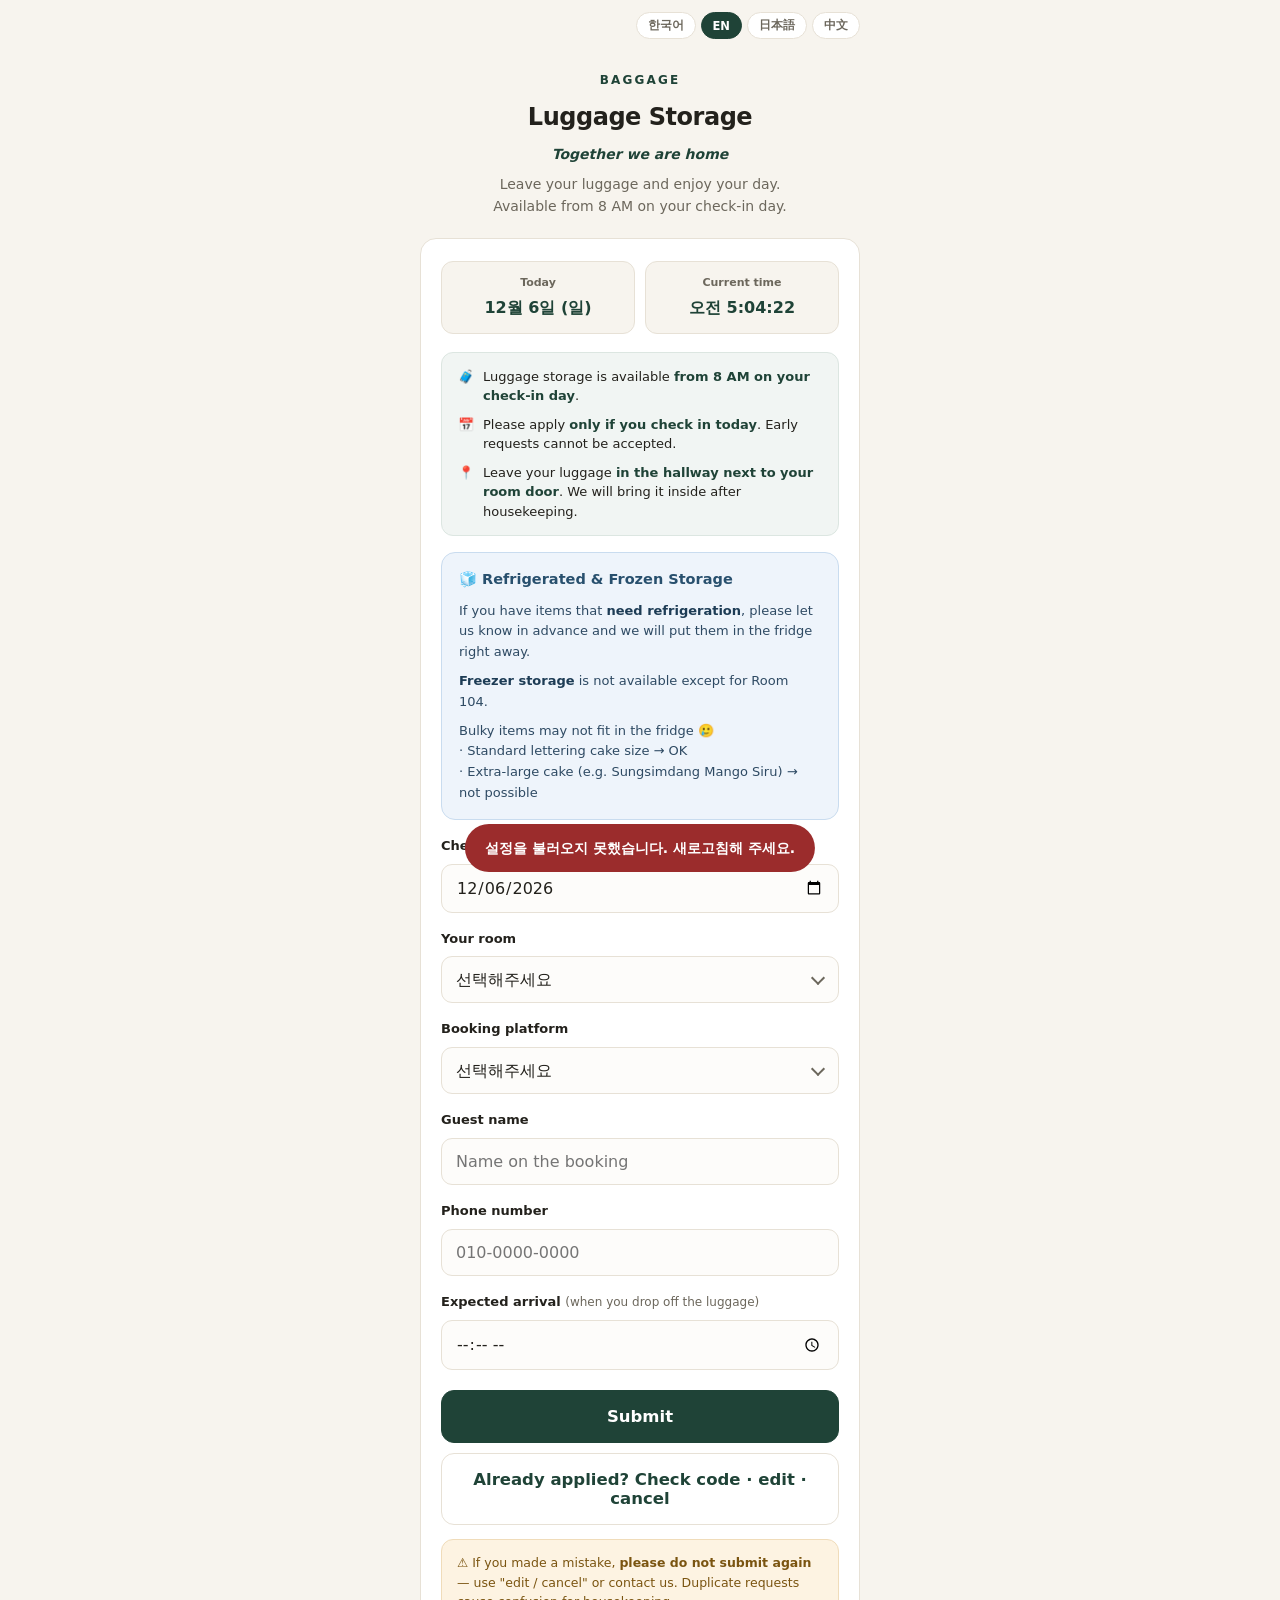
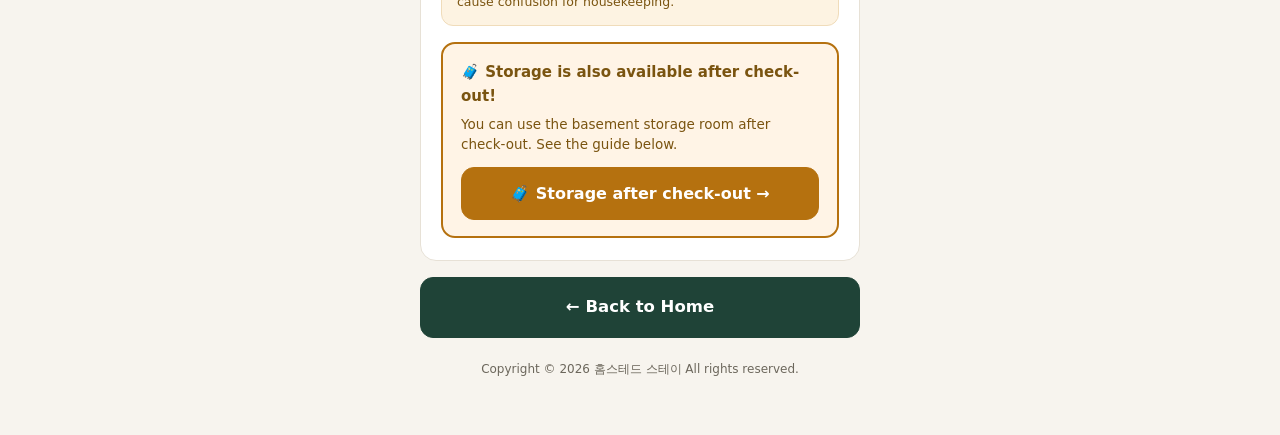
==== baggage.html @ 1f4c1514 "Rename baggage (1).html to baggage.html" ====
<!DOCTYPE html>
<html lang="ko">
<head>
<meta charset="utf-8">
<meta name="viewport" content="width=device-width, initial-scale=1, maximum-scale=1">
<title>짐 보관 · 홈스테드 스테이</title>
<link rel="stylesheet" href="app.css?v=3">
<style>
  .coldbox{background:#eef4fb; border:1px solid #c9dcef; border-radius:14px; padding:15px 17px; margin-bottom:16px}
  .coldbox .cbt{font-size:14.5px; font-weight:800; color:#28506e; margin-bottom:9px}
  .coldbox p{margin:0 0 8px; font-size:13px; color:#2e4a63; line-height:1.6; word-break:keep-all}
  .coldbox p:last-child{margin-bottom:0}
  .coldbox b{color:#1d3c55}
</style>
</head>
<body>
<div class="wrap">
  <div id="langBar"></div>
  <header>
    <img class="logo" alt="홈스테드 스테이">
    <div class="eyebrow">BAGGAGE</div>
    <h1 id="title" data-i18n="bagTitle">짐 보관</h1>
    <p class="tagline">Together we are home</p>
    <p class="lead" data-i18n="bagLead">체크인 전, 짐을 편하게 맡기고 다녀오세요.<br>체크인 당일 오전 8시부터 신청 가능합니다.</p>
  </header>

  <!-- 1단계: 신청 -->
  <div class="card" id="step1">
    <div class="nowbox">
      <div class="cell"><div class="lbl" data-i18n="today">오늘 날짜</div><div class="val" id="nowDate">-</div></div>
      <div class="cell"><div class="lbl" data-i18n="nowTime">현재 시각</div><div class="val" id="nowTime">-</div></div>
    </div>

    <div id="myInfo" style="display:none; background:#eef4f1; border:1px solid #cfe0d8; border-radius:12px; padding:14px 16px; margin-bottom:16px; text-align:center">
      <div style="font-size:12.5px; color:var(--ink-soft); font-weight:700; margin-bottom:6px">✅ 신청이 확인되었습니다 · 공용현관 비밀번호</div>
      <div id="myCode" style="font-size:30px; font-weight:800; color:var(--pine); letter-spacing:.06em">----</div>
    </div>

    <div class="guide">
      <p><span class="gi">🧳</span><span data-i18n="bagG1">짐 보관은 <b>체크인 당일 오전 8시부터</b> 신청 가능합니다.</span></p>
      <p><span class="gi">📅</span><span data-i18n="bagG2"><b>오늘 체크인하시는 분만</b> 신청해 주세요. 미리 신청 시 접수되지 않습니다.</span></p>
      <p><span class="gi">📍</span><span data-i18n="bagG3">짐을 <b>예약하신 방문 옆 복도</b>에 두시면, 객실 정비가 끝난 뒤 <b>저희가 안으로 넣어드립니다.</b></span></p>
    </div>

    <div class="coldbox">
      <div class="cbt" data-i18n="coldT">🧊 냉장 · 냉동 보관 안내</div>
      <p data-i18n="cold1"><b>냉장 보관이 필요한 물품</b>은 미리 말씀해 주시면, 짐 보관 시 바로 냉장고에 넣어드립니다.</p>
      <p data-i18n="cold2"><b>냉동 보관</b>은 104호를 제외한 객실에서는 어렵습니다.</p>
      <p data-i18n="cold3">부피가 큰 물품은 냉장 보관이 어려울 수 있습니다 🥲<br>· 일반 레터링 케이크 크기 → 가능<br>· 성심당 망고시루 케이크 크기 → 어려움</p>
    </div>

    <div class="photos" id="sampleBox1" style="display:none; margin-bottom:16px">
      <div style="font-size:12.5px; font-weight:700; color:var(--pine); margin-bottom:7px" data-i18n="sampleCap">📷 이렇게 놓아주시면 됩니다</div>
      <img id="bagSample1" alt="짐보관 예시">
    </div>

    <div id="editBanner" style="display:none; background:#fdf3e2; border:1px solid #f0dcba; color:#7a5410; border-radius:11px; padding:11px 14px; font-size:13px; font-weight:700; margin-bottom:14px">✏️ 수정 모드입니다. 내용을 바꾼 뒤 '수정 완료'를 눌러주세요.</div>

    <div class="field"><label for="checkin" data-i18n="ciDate">체크인 날짜</label><input type="date" id="checkin"></div>
    <div class="field"><label for="room" data-i18n="bagRoom">예약하신 객실</label>
      <div class="selwrap"><select id="room"><option value="">선택해주세요</option></select></div></div>
    <div class="field"><label for="platform" data-i18n="bagPlat">예약하신 플랫폼</label>
      <div class="selwrap"><select id="platform"><option value="">선택해주세요</option></select></div></div>
    <div class="field"><label for="name" data-i18n="bagName">예약자 성함</label><input type="text" id="name" data-i18n-ph="bagNamePh" placeholder="예약자 본인 성함" autocomplete="off"></div>
    <div class="field"><label for="phone" data-i18n="bagPhone">연락처</label><input type="tel" id="phone" placeholder="010-0000-0000" inputmode="numeric"></div>
    <div class="field" style="margin-bottom:20px"><label for="arrive"><span data-i18n="bagArrive">예상 도착시간</span> <span style="font-weight:400; color:var(--ink-soft); font-size:12px" data-i18n="bagArriveSub">(짐 맡기러 오는 시간)</span></label><input type="time" id="arrive"></div>

    <button class="btn btn-primary" id="reqBtn" data-i18n="bagSubmit">신청하기</button>
    <button class="btn" id="editToggle" style="margin-top:10px" data-i18n="bagLookup">이미 신청하셨나요? 비밀번호 확인 · 수정 · 취소</button>
    <button class="btn btn-danger" id="cancelReqBtn" style="display:none; margin-top:10px" data-i18n="bagCancel">🗑️ 짐보관 신청 취소</button>
    <a class="btn callbtn" href="#" style="display:none; margin-top:10px" data-i18n="bagCallHelp">📞 예약 객실을 모르시겠나요? 문의하기</a>

    <div class="warn" data-i18n="bagWarn">⚠️ 잘못 신청하셨다면 <b>다시 신청하지 마시고</b>, '수정 / 취소'로 변경하시거나 반드시 숙소로 연락 주세요. 중복 신청 시 정비에 혼선이 생깁니다.</div>
    <div style="margin-top:16px; background:#fff4e6; border:2px solid #b5710f; border-radius:14px; padding:16px 18px">
      <div style="font-size:15px; font-weight:800; color:#7a5410; margin-bottom:6px" data-i18n="lateT">🧳 퇴실 후에도 짐 보관이 가능합니다!</div>
      <p style="margin:0 0 12px; font-size:13.5px; color:#7a5410; line-height:1.55; word-break:keep-all" data-i18n="lateD">체크아웃 후에는 지하 창고를 이용하실 수 있어요. 아래 버튼에서 이용 방법을 확인해 주세요.</p>
      <button class="btn" id="lateBagBtn" style="background:#b5710f; color:#fff; border-color:#b5710f; font-size:16px" data-i18n="lateBtn">🧳 퇴실 후 짐 보관하기 →</button>
    </div>
  </div>

  <!-- 조회 -->
  <div class="card" id="lookupCard" style="display:none">
    <div class="field"><label for="lkRoom" data-i18n="bagRoom">예약하신 객실</label>
      <div class="selwrap"><select id="lkRoom"><option value="">선택해주세요</option></select></div></div>
    <div class="field" style="margin-bottom:16px"><label for="lkName" data-i18n="bagName">예약자 성함</label><input type="text" id="lkName" placeholder="신청하신 예약자 성함" autocomplete="off"></div>
    <button class="btn btn-primary" id="lkBtn" data-i18n="lkBtn">내 신청 불러오기</button>
    <button class="btn" id="lkClose" style="margin-top:10px" data-i18n="close">닫기</button>
  </div>

  <!-- 2단계: 조회 연출 -->
  <div class="card" id="step2" style="display:none">
    <div style="text-align:center; padding:34px 0">
      <div class="spinner"></div>
      <p style="margin:0; font-weight:700; color:var(--ink-soft)" data-i18n="searching">예약자를 조회하고 있습니다...</p>
    </div>
  </div>

  <!-- 3단계: 완료 -->
  <div class="card" id="step3" style="display:none">
    <div class="done" style="padding-bottom:6px">
      <div class="check">✓</div>
      <h2 data-i18n="bagDoneT">짐 보관 신청이 완료되었습니다</h2>
      <p style="margin-bottom:16px" data-i18n="bagDoneD">입력하신 번호로 <b>비밀번호와 안내</b>를 보내드렸어요 :)</p>
    </div>
    <div class="clbl" data-i18n="entryCode">공용현관 비밀번호</div>
    <div class="code" id="code">----</div>
    <div class="guide">
      <p><span class="gi">📍</span><span data-i18n="bagD1">짐은 <b>예약하신 객실 문 옆</b>, 문이 열리는 데 방해되지 않게 놓아주세요.</span></p>
      <p><span class="gi">🛋️</span><span data-i18n="bagD2">객실 정비가 끝나면 <b>저희가 안으로 옮겨</b> 드립니다.</span></p>
      <p><span class="gi">⏰</span><span data-i18n="bagD3">도착시간이 바뀌어도 <b>재신청하지 마시고</b> 그대로 짐 보관해 주세요.</span></p>
    </div>
    <div class="photos" id="sampleBox" style="display:none">
      <div style="font-size:12.5px; font-weight:700; color:var(--pine); margin-bottom:7px" data-i18n="sampleCap">📷 이렇게 놓아주시면 됩니다</div>
      <img id="bagSample" alt="짐보관 예시">
    </div>
    <a class="btn callbtn" href="#" style="display:none" data-i18n="callBtn">📞 문의사항은 여기로 전화</a>
  </div>

  <!-- 퇴실 후 짐보관 -->
  <div class="card" id="lateBag" style="display:none">
    <h2 style="font-size:19px; font-weight:800; margin:0 0 6px" data-i18n="lateTitle">🧳 퇴실 후 짐 보관 안내</h2>
    <p style="margin:0 0 16px; font-size:14.5px" data-i18n="lateSub">퇴실 후에는 <b>지하 창고</b> 이용이 가능하십니다!</p>
    <div class="guide">
      <p><span class="gi">🔐</span><span data-i18n="lateHow"><b>이용 방법</b><br>정문 옆 "STAFF ONLY" 흰색 문이 지하로 내려가는 입구예요.</span></p>
      <p><span class="gi">1️⃣</span><span><b id="lbCode">----</b> <span data-i18n="lateS1">누르고 아래로 내려가 주세요</span></span></p>
      <p><span class="gi">2️⃣</span><span data-i18n="lateS2">바닥에 스티커 붙인 자리에 짐을 놓아주세요</span></p>
      <p><span class="gi">3️⃣</span><span data-i18n="lateS3">종이에 성함과 전화번호를 적어 짐에 붙여주세요 📝</span></p>
    </div>
    <div class="photos" id="lbPhotos"></div>
    <div class="warn" style="margin-top:0" data-i18n="lateWarn">⚠️ <b>꼭 확인해 주세요</b><br>
      · 귀중품은 보관이 어려우니 꼭 소지해 주세요<br>
      · 당일 오후 6시 이후에는 보관이 어렵습니다<br>
      · 보관 시 분실 책임을 지지 않으며, 30일 뒤 폐기됩니다</div>
    <div style="margin-top:18px; padding-top:18px; border-top:1px solid var(--line)">
      <div style="font-size:14px; font-weight:800; margin-bottom:12px" data-i18n="lateForm">보관 신청하기</div>
      <div class="field"><label for="lbName" data-i18n="lateName">성함</label><input type="text" id="lbName" placeholder="성함" autocomplete="off"></div>
      <div class="field"><label for="lbPhone" data-i18n="latePhone">연락처</label><input type="tel" id="lbPhone" placeholder="010-0000-0000" inputmode="numeric"></div>
      <div class="field" style="margin-bottom:18px"><label for="lbPickup" data-i18n="latePickup">찾아가실 시간</label><input type="time" id="lbPickup"></div>
      <button class="btn btn-primary" id="lbSubmit" data-i18n="bagSubmit">신청하기</button>
      <button class="btn" id="lbClose" style="margin-top:10px" data-i18n="close">닫기</button>
    </div>
    <p style="margin:16px 0 0; font-size:13px; color:var(--ink-soft); text-align:center">편안한 하루 보내세요 🌿</p>
  </div>

  <div class="card done" id="lateBagDone" style="display:none">
    <div class="check">✓</div>
    <h2 data-i18n="lateDoneT">보관 신청이 접수되었습니다</h2>
    <p data-i18n="lateDoneD">지하 창고 안내대로 짐을 놓아주시면 됩니다.<br>편안한 하루 보내세요 🌿</p>
  </div>

  <a class="btn btn-primary" href="index.html" style="margin-top:6px" data-i18n="home">← 처음으로</a>
  <footer id="footer">Copyright &copy; 2026 홈스테드 스테이 All rights reserved.</footer>
</div>

<div class="toast" id="toast"></div>
<script src="app.js?v=3"></script>
<script src="i18n.js?v=3"></script>
<script>
  var bagEdit=false, origRoom='', origName='';
  startClock('nowDate','nowTime');
  document.getElementById('checkin').value = todayISO();

  function show(step){ ['step1','step2','step3'].forEach(function(s){ document.getElementById(s).style.display = (s===step)?'block':'none'; }); }

  loadConfig(function(c){
    if(c.placeName) document.getElementById('title').textContent = c.placeName + ' 짐 보관';
    fillSelect('room', c.rooms); fillSelect('lkRoom', c.rooms); fillSelect('platform', c.platforms);
    var bs=String(c.bagSampleUrl||'').trim();
    if(bs && bs.indexOf('http')===0){
      [['bagSample','sampleBox'],['bagSample1','sampleBox1']].forEach(function(pair){
        var img=document.getElementById(pair[0]), box=document.getElementById(pair[1]);
        if(!img||!box) return;
        img.onerror=function(){ box.style.display='none'; };
        img.src=bs; box.style.display='block';
      });
    }
    if(c.storageCode) document.getElementById('lbCode').textContent=c.storageCode;
    var lb=document.getElementById('lbPhotos');
    [c.lateBagUrl, c.lateBagUrl2].forEach(function(u){
      if(!u || u.indexOf('http')!==0) return;
      var im=document.createElement('img'); im.src=u; im.alt='퇴실 후 짐보관'; lb.appendChild(im);
    });
  });

  function collect(){
    return { checkin:document.getElementById('checkin').value, room:document.getElementById('room').value,
      platform:document.getElementById('platform').value, name:document.getElementById('name').value,
      phone:document.getElementById('phone').value, arrive:document.getElementById('arrive').value };
  }

  function setBagEdit(on){
    bagEdit=on;
    document.getElementById('editBanner').style.display=on?'block':'none';
    document.getElementById('reqBtn').textContent=on?'수정 완료':'신청하기';
    document.getElementById('editToggle').style.display=on?'none':'flex';
    document.getElementById('cancelReqBtn').style.display=on?'flex':'none';
    if(!on){ origRoom=''; origName=''; document.getElementById('myInfo').style.display='none'; }
  }

  document.getElementById('editToggle').addEventListener('click', function(){
    var lc=document.getElementById('lookupCard');
    lc.style.display='block';
    window.scrollTo({top:lc.offsetTop-20, behavior:'smooth'});
  });
  document.getElementById('lkClose').addEventListener('click', function(){ document.getElementById('lookupCard').style.display='none'; });

  document.getElementById('lkBtn').addEventListener('click', function(){
    var room=document.getElementById('lkRoom').value, name=document.getElementById('lkName').value;
    if(!room){ toast('예약하신 객실을 선택해주세요.'); return; }
    if(!name || name.trim().length<2){ toast('예약자 성함을 입력해주세요.'); return; }
    var b=this; b.disabled=true; b.textContent='불러오는 중...';
    api('findBaggage', { room:room, name:name }).then(function(res){
      b.disabled=false; b.textContent='내 신청 불러오기';
      if(!res || !res.ok){ toast((res&&res.msg)||'조회 실패'); return; }
      if(!res.found){ toast(res.msg||'신청 내역을 찾을 수 없어요.'); return; }
      var d=res.data;
      document.getElementById('room').value=d.room;
      document.getElementById('platform').value=d.platform;
      document.getElementById('name').value=d.name;
      document.getElementById('phone').value=d.phone||'';
      document.getElementById('arrive').value=d.arrive||'';
      origRoom=d.room; origName=d.name;
      setBagEdit(true);
      document.getElementById('lookupCard').style.display='none';
      if(res.code){ document.getElementById('myCode').textContent=res.code; document.getElementById('myInfo').style.display='block'; }
      window.scrollTo({top:0, behavior:'smooth'});
      toast('신청이 확인되었어요. 비밀번호와 정보를 확인하세요.', 1);
    }).catch(function(){ b.disabled=false; b.textContent='내 신청 불러오기'; toast('통신 오류가 발생했어요.'); });
  });

  document.getElementById('cancelReqBtn').addEventListener('click', function(){
    if(!confirm('짐보관 신청을 취소하시겠어요?')) return;
    var b=this; b.disabled=true; b.textContent='취소 중...';
    api('cancelBaggage', { room:origRoom, name:origName }).then(function(res){
      b.disabled=false; b.textContent='🗑️ 짐보관 신청 취소';
      if(res && res.ok){ toast('✅ '+res.msg, 1); setBagEdit(false);
        document.getElementById('room').value=''; document.getElementById('platform').value=''; document.getElementById('name').value=''; document.getElementById('phone').value='';
      } else toast((res&&res.msg)||'취소 실패');
    }).catch(function(){ b.disabled=false; b.textContent='🗑️ 짐보관 신청 취소'; toast('통신 오류가 발생했어요.'); });
  });

  document.getElementById('reqBtn').addEventListener('click', function(){
    var d=collect();
    if(!d.checkin){ toast('체크인 날짜를 선택해주세요.'); return; }
    if(!d.room){ toast('예약하신 객실을 선택해주세요.'); return; }
    if(!d.platform){ toast('예약 플랫폼을 선택해주세요.'); return; }
    if(!d.name || d.name.trim().length<2){ toast('예약자 성함을 입력해주세요.'); return; }
    if(!d.phone || d.phone.replace(/[^0-9]/g,'').length<10){ toast('연락처를 정확히 입력해주세요.'); return; }

    if(bagEdit){
      d.origRoom=origRoom; d.origName=origName;
      var rb=this; rb.disabled=true; rb.textContent='수정 중...';
      api('updateBaggage', d).then(function(res){
        rb.disabled=false;
        if(res && res.ok){ setBagEdit(false); toast('✅ '+res.msg, 1); }
        else { rb.textContent='수정 완료'; toast((res&&res.msg)||'수정 실패'); }
      }).catch(function(){ rb.disabled=false; rb.textContent='수정 완료'; toast('통신 오류가 발생했어요.'); });
      return;
    }

    var nowH=new Date().getHours();
    if(d.checkin !== todayISO() || nowH < 8){ toast('짐보관은 체크인 당일 오전 8시 이후에 신청해 주세요.'); return; }

    show('step2');
    api('requestBaggage', d).then(function(res){
      if(res && res.ok){
        setTimeout(function(){
          document.getElementById('code').textContent = res.code || '관리자 문의';
          show('step3');
          window.scrollTo({top:0, behavior:'smooth'});
        }, 2200);
      } else if(res && res.dup){
        show('step1'); toast(res.msg);
        var lc=document.getElementById('lookupCard');
        lc.style.display='block';
        document.getElementById('lkRoom').value=d.room;
        if(d.name) document.getElementById('lkName').value=d.name;
        setTimeout(function(){ window.scrollTo({top:lc.offsetTop-20, behavior:'smooth'}); }, 300);
      } else { show('step1'); toast((res&&res.msg)||'신청에 실패했어요.'); }
    }).catch(function(){ show('step1'); toast('통신 오류가 발생했어요.'); });
  });

  // 퇴실 후 짐보관
  document.getElementById('lateBagBtn').addEventListener('click', function(){
    document.getElementById('step1').style.display='none';
    document.getElementById('lookupCard').style.display='none';
    document.getElementById('lateBag').style.display='block';
    window.scrollTo({top:0, behavior:'smooth'});
  });
  document.getElementById('lbClose').addEventListener('click', function(){
    document.getElementById('lateBag').style.display='none';
    document.getElementById('step1').style.display='block';
    window.scrollTo({top:0, behavior:'smooth'});
  });
  document.getElementById('lbSubmit').addEventListener('click', function(){
    var d={ name:document.getElementById('lbName').value, phone:document.getElementById('lbPhone').value, pickup:document.getElementById('lbPickup').value };
    if(!d.name || d.name.trim().length<2){ toast('성함을 입력해 주세요.'); return; }
    if(!d.phone || d.phone.replace(/[^0-9]/g,'').length<10){ toast('연락처를 정확히 입력해 주세요.'); return; }
    if(!d.pickup){ toast('찾아가실 시간을 입력해 주세요.'); return; }
    var b=this; b.disabled=true; b.textContent='신청 중...';
    api('requestLateBaggage', d).then(function(res){
      b.disabled=false; b.textContent='신청하기';
      if(res && res.ok){
        document.getElementById('lateBag').style.display='none';
        document.getElementById('lateBagDone').style.display='block';
        window.scrollTo({top:0, behavior:'smooth'});
      } else toast((res&&res.msg)||'신청에 실패했어요.');
    }).catch(function(){ b.disabled=false; b.textContent='신청하기'; toast('통신 오류가 발생했어요.'); });
  });
</script>
</body>
</html>
---- app.css ----
:root{
  --pine:#1f4337; --pine-soft:#2c5a49; --paper:#f7f4ee; --card:#ffffff;
  --ink:#23211c; --ink-soft:#6c675c; --line:#e7e1d6; --amber:#b5710f; --radius:16px;
}
*{box-sizing:border-box;-webkit-tap-highlight-color:transparent}
html,body{margin:0}
body{font-family:-apple-system,BlinkMacSystemFont,'Apple SD Gothic Neo','Malgun Gothic',system-ui,sans-serif;
  background:var(--paper); color:var(--ink); line-height:1.6; font-size:16px; padding:0 16px 56px;}
.wrap{max-width:440px; margin:0 auto}
header{padding:32px 4px 20px; text-align:center}
header img.logo{max-width:180px; height:auto; margin:0 auto 16px; display:none}
.eyebrow{font-size:12px; letter-spacing:.18em; color:var(--pine); font-weight:700}
h1{font-size:24px; font-weight:800; margin:8px 0 6px; letter-spacing:-.02em}
.tagline{font-style:italic; color:var(--pine); font-weight:700; font-size:14px; margin:0 0 8px}
header p.lead{margin:0; color:var(--ink-soft); font-size:14px; line-height:1.6}
.card{background:var(--card); border:1px solid var(--line); border-radius:var(--radius); padding:22px 20px; margin-bottom:16px}
label{display:block; font-size:13px; font-weight:700; margin:0 0 7px; color:var(--ink)}
.field{margin-bottom:16px}
input,select,textarea{width:100%; padding:13px 14px; font-size:16px; font-family:inherit; border:1px solid var(--line); border-radius:11px; background:#fdfcfa; color:var(--ink); appearance:none; -webkit-appearance:none}
textarea{min-height:88px; resize:vertical; line-height:1.5}
input:focus,select:focus,textarea:focus{outline:none; border-color:var(--pine); box-shadow:0 0 0 3px rgba(31,67,55,.12)}
.selwrap{position:relative}
.selwrap::after{content:''; position:absolute; right:16px; top:50%; width:8px; height:8px; border-right:2px solid var(--ink-soft); border-bottom:2px solid var(--ink-soft); transform:translateY(-70%) rotate(45deg); pointer-events:none}
.btn{display:flex; align-items:center; justify-content:center; width:100%; padding:16px; font-size:16.5px; font-weight:800; font-family:inherit; border-radius:13px; cursor:pointer; border:1px solid var(--line); background:transparent; color:var(--pine); text-decoration:none}
.btn-primary{background:var(--pine); color:#fff; border-color:var(--pine)}
.btn-primary:active{background:var(--pine-soft)}
.btn-danger{color:#9b2c2c; border-color:#e6c9c9}
.btn:disabled{opacity:.5}
.guide{background:#f1f5f3; border:1px solid #dce6e1; border-radius:12px; padding:14px 16px; margin-bottom:16px}
.guide p{display:flex; gap:9px; margin:0 0 9px; font-size:13px; color:var(--ink); line-height:1.5; word-break:keep-all}
.guide p:last-child{margin-bottom:0}
.guide .gi{flex:none}
.guide b{color:var(--pine)}
.warn{background:#fdf3e2; border:1px solid #f0dcba; color:#7a5410; border-radius:12px; padding:13px 15px; font-size:12.5px; line-height:1.55; margin-top:14px; word-break:keep-all}
.nowbox{display:flex; gap:10px; margin-bottom:18px}
.nowbox .cell{flex:1; background:var(--paper); border:1px solid var(--line); border-radius:12px; padding:12px; text-align:center}
.nowbox .lbl{font-size:11px; color:var(--ink-soft); font-weight:700; margin-bottom:4px}
.nowbox .val{font-size:16px; font-weight:800; color:var(--pine)}
.photos img{width:100%; border-radius:12px; border:1px solid var(--line); display:block; margin-bottom:12px}
.done{text-align:center; padding:14px 8px}
.done .check{width:68px; height:68px; border-radius:50%; background:var(--pine); color:#fff; font-size:36px; display:flex; align-items:center; justify-content:center; margin:0 auto 16px}
.done h2{font-size:20px; font-weight:800; margin:0 0 8px}
.done p{color:var(--ink-soft); font-size:14px; margin:0; line-height:1.6}
.code{font-size:38px; font-weight:800; color:var(--pine); letter-spacing:.08em; background:var(--paper); border:2px dashed #c9d3ce; border-radius:14px; padding:18px; text-align:center; margin-bottom:16px}
.clbl{font-size:13px; color:var(--ink-soft); font-weight:700; text-align:center; margin-bottom:8px}
.spinner{width:42px; height:42px; border:4px solid var(--line); border-top-color:var(--pine); border-radius:50%; margin:0 auto 18px; animation:spin .8s linear infinite}
@keyframes spin{to{transform:rotate(360deg)}}
.toast{position:fixed; left:50%; bottom:28px; transform:translateX(-50%) translateY(20px); background:#9b2c2c; color:#fff; padding:13px 20px; border-radius:30px; font-size:14px; font-weight:600; opacity:0; transition:.25s; pointer-events:none; z-index:60; max-width:88%}
.toast.show{opacity:1; transform:translateX(-50%) translateY(0)}
.toast.ok{background:var(--pine)}
.modal-bg{position:fixed; inset:0; background:rgba(20,18,14,.5); display:none; align-items:flex-end; justify-content:center; z-index:50}
.modal-bg.show{display:flex}
.modal{background:var(--card); width:100%; max-width:440px; border-radius:20px 20px 0 0; padding:24px 22px 26px}
.modal h3{margin:0 0 12px; font-size:18px; font-weight:800}
.modal p{margin:0 0 20px; font-size:14.5px; line-height:1.6}
.modal-btns{display:flex; gap:10px}
.modal-btns .btn{flex:1; padding:15px; font-size:16px}
.row{display:flex; gap:10px}
.grow{flex:1; min-width:0}
.homelink{display:flex; align-items:center; justify-content:center; padding:14px; margin-top:6px; border:1px dashed #c9d3ce; border-radius:13px; text-decoration:none; color:var(--pine); font-weight:700; font-size:15px}
footer{text-align:center; margin-top:22px; font-size:12px; color:var(--ink-soft)}

/* 카카오 문의 버튼 */
.kakao{display:flex; align-items:center; justify-content:center; gap:8px; width:100%; padding:16px;
  background:#FEE500; color:#3C1E1E; border:none; border-radius:13px; font-size:16.5px; font-weight:800;
  font-family:inherit; text-decoration:none; cursor:pointer}
.kakao:active{background:#f2da00}
/* 강조 보조 버튼 */
.btn-amber{background:#fff4e6; color:#7a5410; border:2px solid #b5710f; font-weight:800}
.btn-amber:active{background:#fdecd4}
/* 옵션 메뉴 카드 */
.optmenu{display:flex; align-items:center; gap:14px; background:var(--card); border:1px solid var(--line);
  border-radius:14px; padding:16px 18px; margin-bottom:10px; cursor:pointer; width:100%; text-align:left;
  font-family:inherit; color:var(--ink)}
.optmenu.sel{border-color:var(--pine); border-width:2px; background:#f3f7f5}
.optmenu .oe{width:44px; height:44px; flex:none; border-radius:12px; background:var(--paper); border:1px solid var(--line);
  display:flex; align-items:center; justify-content:center; font-size:22px}
.optmenu .ot{font-size:15.5px; font-weight:800}
.optmenu .od{font-size:12.5px; color:var(--ink-soft); margin-top:2px}
.copybox{background:var(--paper); border:1px dashed #c9d3ce; border-radius:12px; padding:14px 16px;
  font-size:14px; line-height:1.7; white-space:pre-wrap; word-break:keep-all; margin-bottom:12px}

/* BEST 강조 메뉴 */
.optmenu.best{position:relative; border:2px solid #b5710f; background:linear-gradient(180deg,#fffaf2 0%,#fff 100%); padding-top:20px}
.optmenu.best.sel{border-color:#9b2c2c; background:#fff6f0}
.besttag{position:absolute; top:-10px; left:16px; background:#9b2c2c; color:#fff; font-size:11px; font-weight:800;
  letter-spacing:.08em; padding:3px 10px; border-radius:20px}

/* 언어 선택 */
#langBar{display:flex; gap:5px; justify-content:flex-end; padding:12px 0 0}
.langbtn{background:#fff; border:1px solid var(--line); color:var(--ink-soft); border-radius:20px;
  padding:5px 11px; font-size:11.5px; font-weight:700; font-family:inherit; cursor:pointer}
.langbtn.on{background:var(--pine); color:#fff; border-color:var(--pine)}
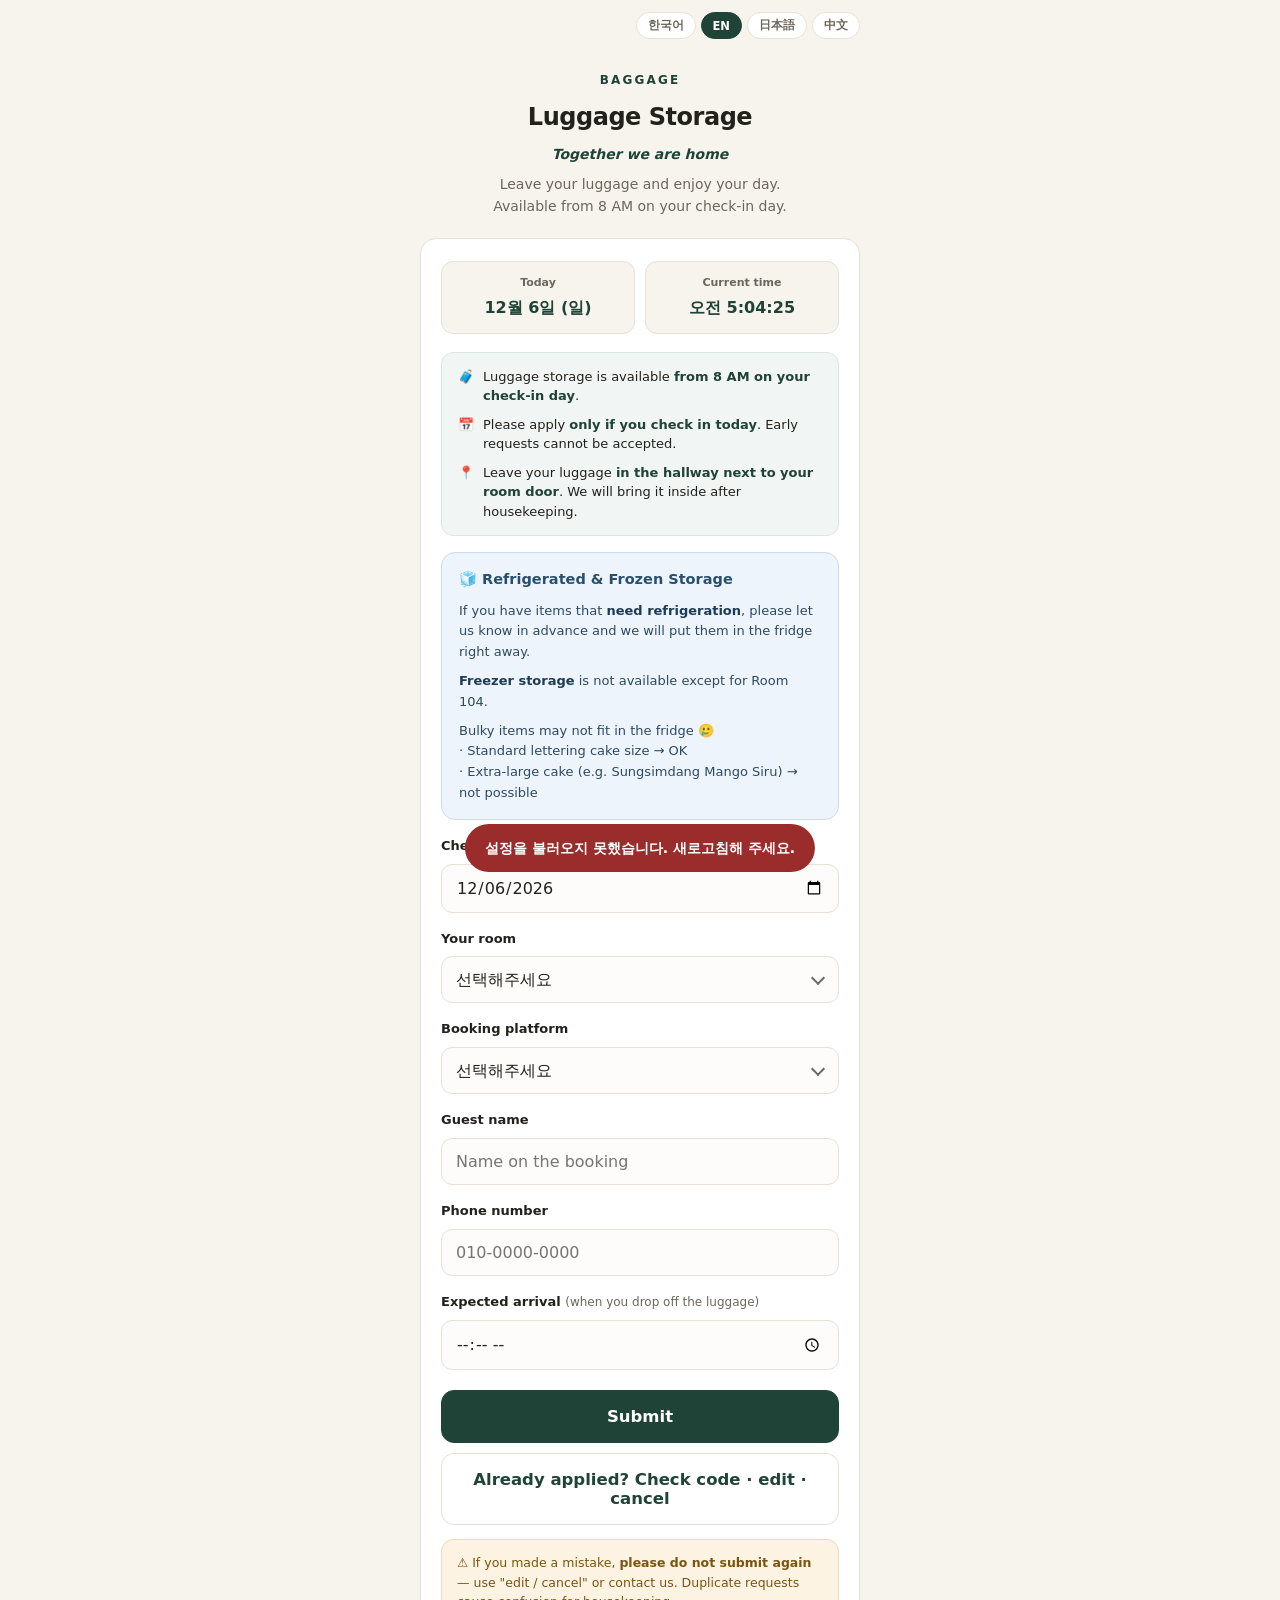
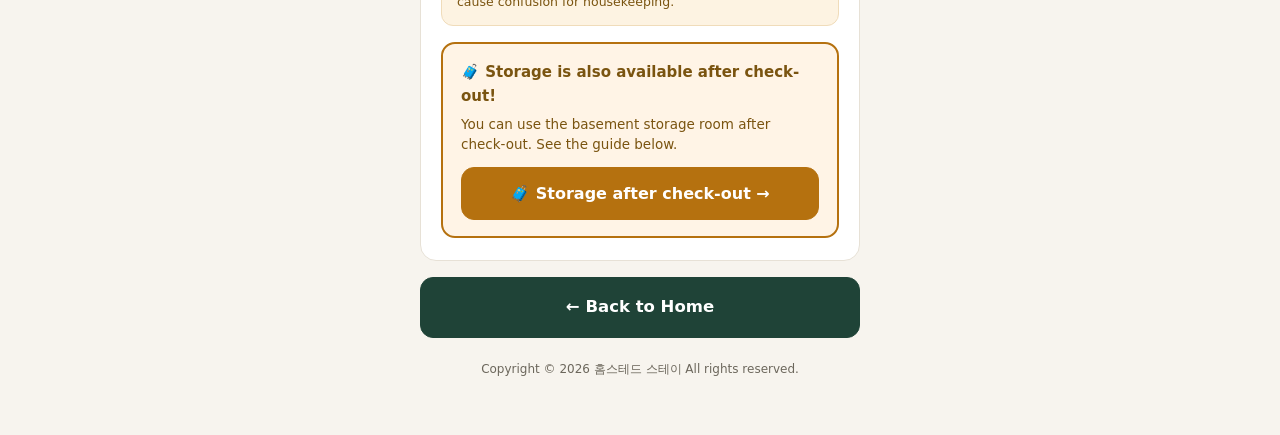
==== commit 04725d1b: "Add files via upload" ====
--- a/baggage.html
+++ b/baggage.html
@@ -122,7 +122,7 @@
     <p style="margin:0 0 16px; font-size:14.5px" data-i18n="lateSub">퇴실 후에는 <b>지하 창고</b> 이용이 가능하십니다!</p>
     <div class="guide">
       <p><span class="gi">🔐</span><span data-i18n="lateHow"><b>이용 방법</b><br>정문 옆 "STAFF ONLY" 흰색 문이 지하로 내려가는 입구예요.</span></p>
-      <p><span class="gi">1️⃣</span><span><b id="lbCode">----</b> <span data-i18n="lateS1">누르고 아래로 내려가 주세요</span></span></p>
+      <p><span class="gi">1️⃣</span><span data-i18n="lateS1n">신청을 완료하시면 <b>지하 창고 비밀번호</b>를 안내해 드립니다.</span></p>
       <p><span class="gi">2️⃣</span><span data-i18n="lateS2">바닥에 스티커 붙인 자리에 짐을 놓아주세요</span></p>
       <p><span class="gi">3️⃣</span><span data-i18n="lateS3">종이에 성함과 전화번호를 적어 짐에 붙여주세요 📝</span></p>
     </div>
@@ -142,10 +142,19 @@
     <p style="margin:16px 0 0; font-size:13px; color:var(--ink-soft); text-align:center">편안한 하루 보내세요 🌿</p>
   </div>
 
-  <div class="card done" id="lateBagDone" style="display:none">
-    <div class="check">✓</div>
-    <h2 data-i18n="lateDoneT">보관 신청이 접수되었습니다</h2>
-    <p data-i18n="lateDoneD">지하 창고 안내대로 짐을 놓아주시면 됩니다.<br>편안한 하루 보내세요 🌿</p>
+  <div class="card" id="lateBagDone" style="display:none">
+    <div class="done" style="padding-bottom:6px">
+      <div class="check">✓</div>
+      <h2 data-i18n="lateDoneT">보관 신청이 접수되었습니다</h2>
+      <p style="margin-bottom:16px" data-i18n="lateDoneD">지하 창고 안내대로 짐을 놓아주시면 됩니다.<br>편안한 하루 보내세요 🌿</p>
+    </div>
+    <div class="clbl" data-i18n="storageCodeLbl">지하 창고 비밀번호</div>
+    <div class="code" id="lbDoneCode">----</div>
+    <div class="guide">
+      <p><span class="gi">🔐</span><span data-i18n="lateHow2">정문 옆 "STAFF ONLY" 흰색 문에서 위 번호를 누르고 지하로 내려가 주세요.</span></p>
+      <p><span class="gi">📦</span><span data-i18n="lateS2">바닥에 스티커 붙인 자리에 짐을 놓아주세요</span></p>
+      <p><span class="gi">📝</span><span data-i18n="lateS3">종이에 성함과 전화번호를 적어 짐에 붙여주세요 📝</span></p>
+    </div>
   </div>
 
   <a class="btn btn-primary" href="index.html" style="margin-top:6px" data-i18n="home">← 처음으로</a>
@@ -174,7 +183,6 @@
         img.src=bs; box.style.display='block';
       });
     }
-    if(c.storageCode) document.getElementById('lbCode').textContent=c.storageCode;
     var lb=document.getElementById('lbPhotos');
     [c.lateBagUrl, c.lateBagUrl2].forEach(function(u){
       if(!u || u.indexOf('http')!==0) return;
@@ -301,6 +309,7 @@
     api('requestLateBaggage', d).then(function(res){
       b.disabled=false; b.textContent='신청하기';
       if(res && res.ok){
+        document.getElementById('lbDoneCode').textContent = res.code || '관리자 문의';
         document.getElementById('lateBag').style.display='none';
         document.getElementById('lateBagDone').style.display='block';
         window.scrollTo({top:0, behavior:'smooth'});
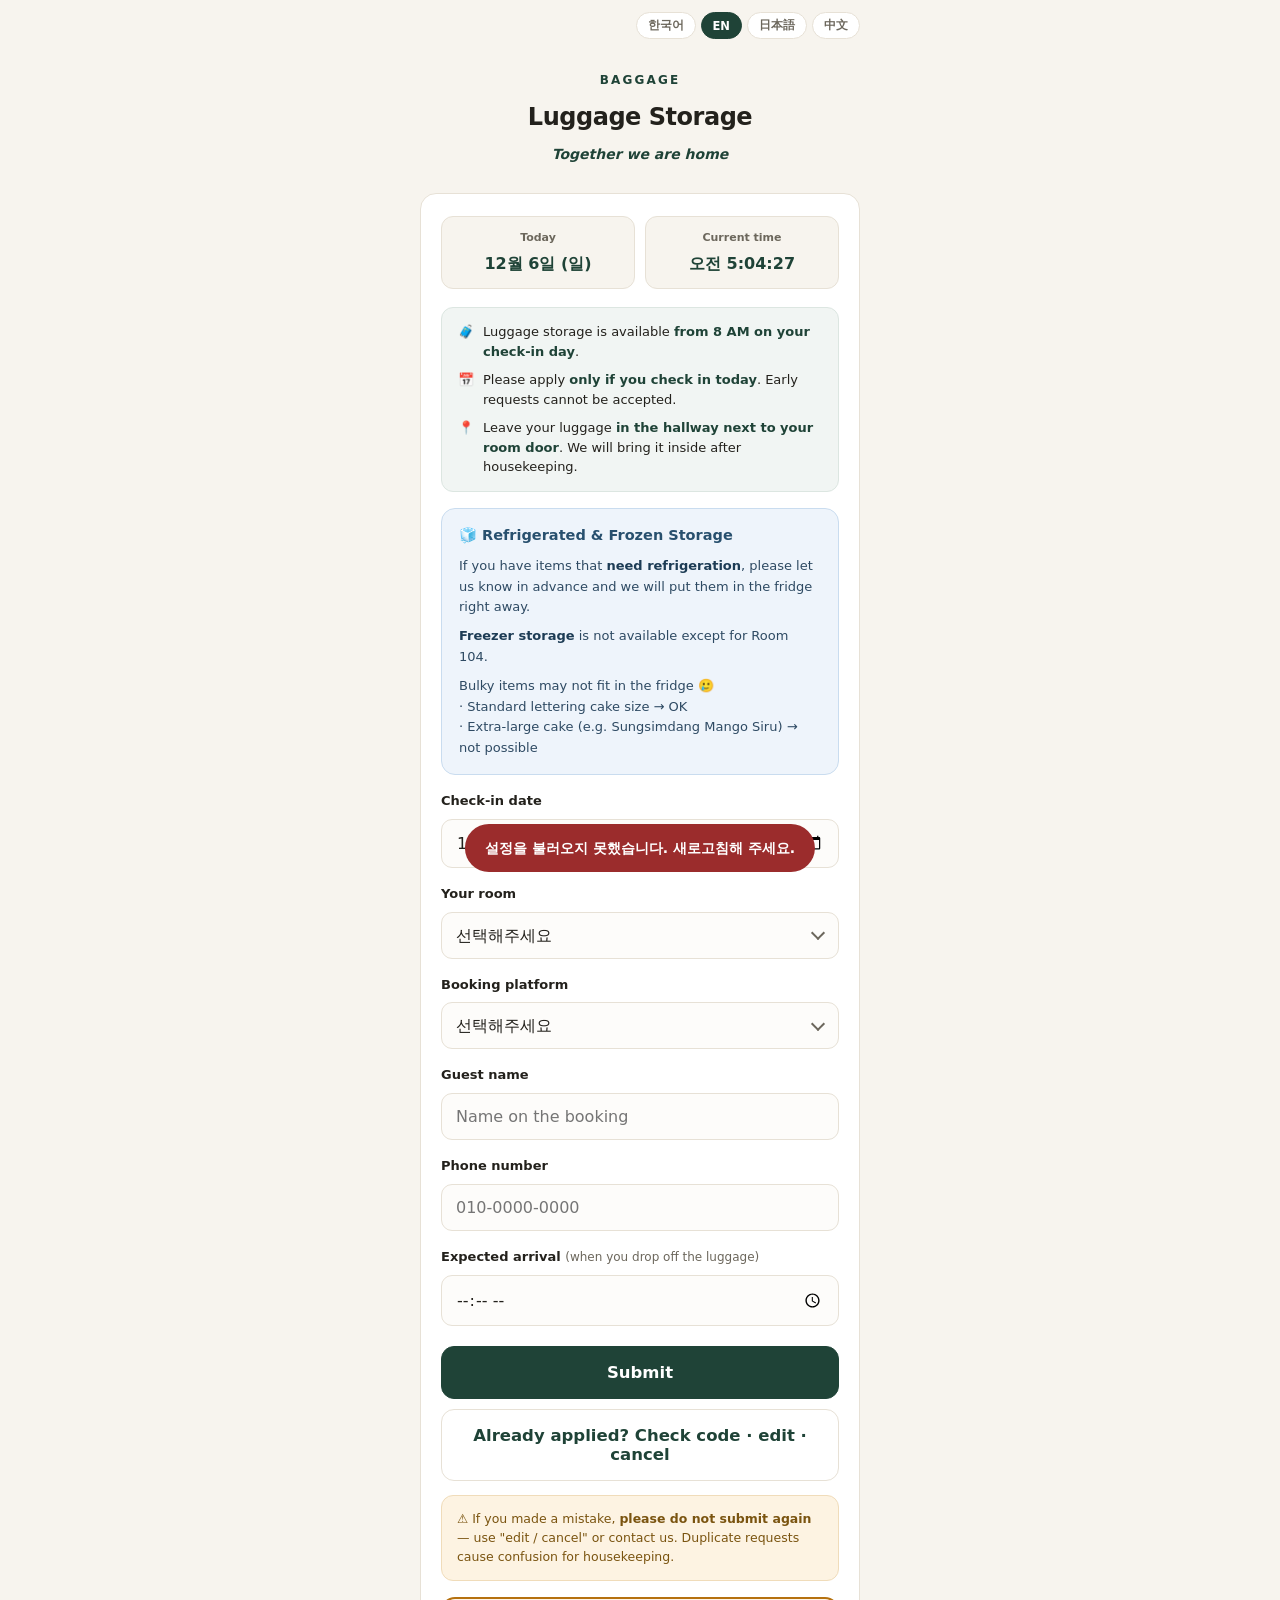
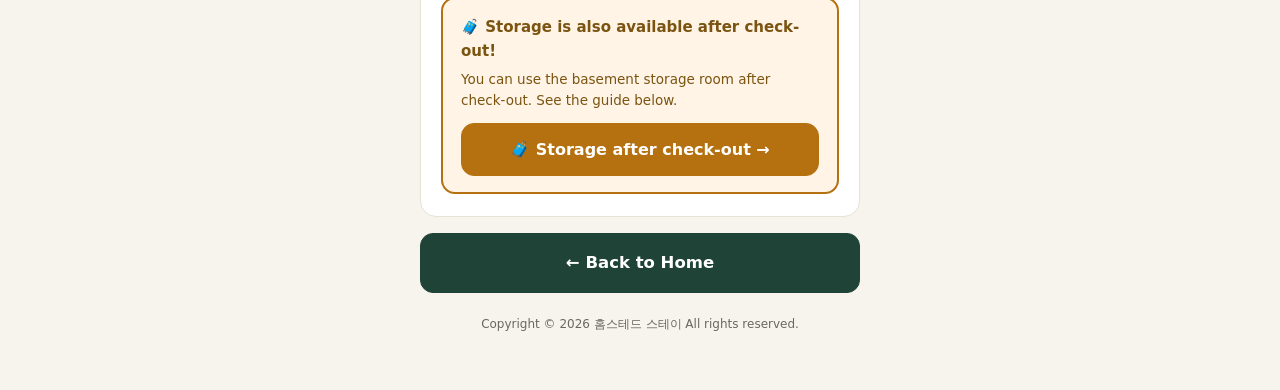
==== commit de790367: "Add files via upload" ====
--- a/baggage.html
+++ b/baggage.html
@@ -21,7 +21,6 @@
     <div class="eyebrow">BAGGAGE</div>
     <h1 id="title" data-i18n="bagTitle">짐 보관</h1>
     <p class="tagline">Together we are home</p>
-    <p class="lead" data-i18n="bagLead">체크인 전, 짐을 편하게 맡기고 다녀오세요.<br>체크인 당일 오전 8시부터 신청 가능합니다.</p>
   </header>
 
   <!-- 1단계: 신청 -->
@@ -124,7 +123,7 @@
       <p><span class="gi">🔐</span><span data-i18n="lateHow"><b>이용 방법</b><br>정문 옆 "STAFF ONLY" 흰색 문이 지하로 내려가는 입구예요.</span></p>
       <p><span class="gi">1️⃣</span><span data-i18n="lateS1n">신청을 완료하시면 <b>지하 창고 비밀번호</b>를 안내해 드립니다.</span></p>
       <p><span class="gi">2️⃣</span><span data-i18n="lateS2">바닥에 스티커 붙인 자리에 짐을 놓아주세요</span></p>
-      <p><span class="gi">3️⃣</span><span data-i18n="lateS3">종이에 성함과 전화번호를 적어 짐에 붙여주세요 📝</span></p>
+      <p><span class="gi">3️⃣</span><span data-i18n="lateS3">종이에 성함과 전화번호를 적어 짐에 붙여주세요</span></p>
     </div>
     <div class="photos" id="lbPhotos"></div>
     <div class="warn" style="margin-top:0" data-i18n="lateWarn">⚠️ <b>꼭 확인해 주세요</b><br>
@@ -153,7 +152,8 @@
     <div class="guide">
       <p><span class="gi">🔐</span><span data-i18n="lateHow2">정문 옆 "STAFF ONLY" 흰색 문에서 위 번호를 누르고 지하로 내려가 주세요.</span></p>
       <p><span class="gi">📦</span><span data-i18n="lateS2">바닥에 스티커 붙인 자리에 짐을 놓아주세요</span></p>
-      <p><span class="gi">📝</span><span data-i18n="lateS3">종이에 성함과 전화번호를 적어 짐에 붙여주세요 📝</span></p>
+      <p><span class="gi">📝</span><span data-i18n="lateS3">종이에 성함과 전화번호를 적어 짐에 붙여주세요</span></p>
+      <p><span class="gi">⏰</span><span data-i18n="pickupBy"><b>당일 오후 6시 전까지</b> 반드시 찾아가 주세요.</span></p>
     </div>
   </div>
 
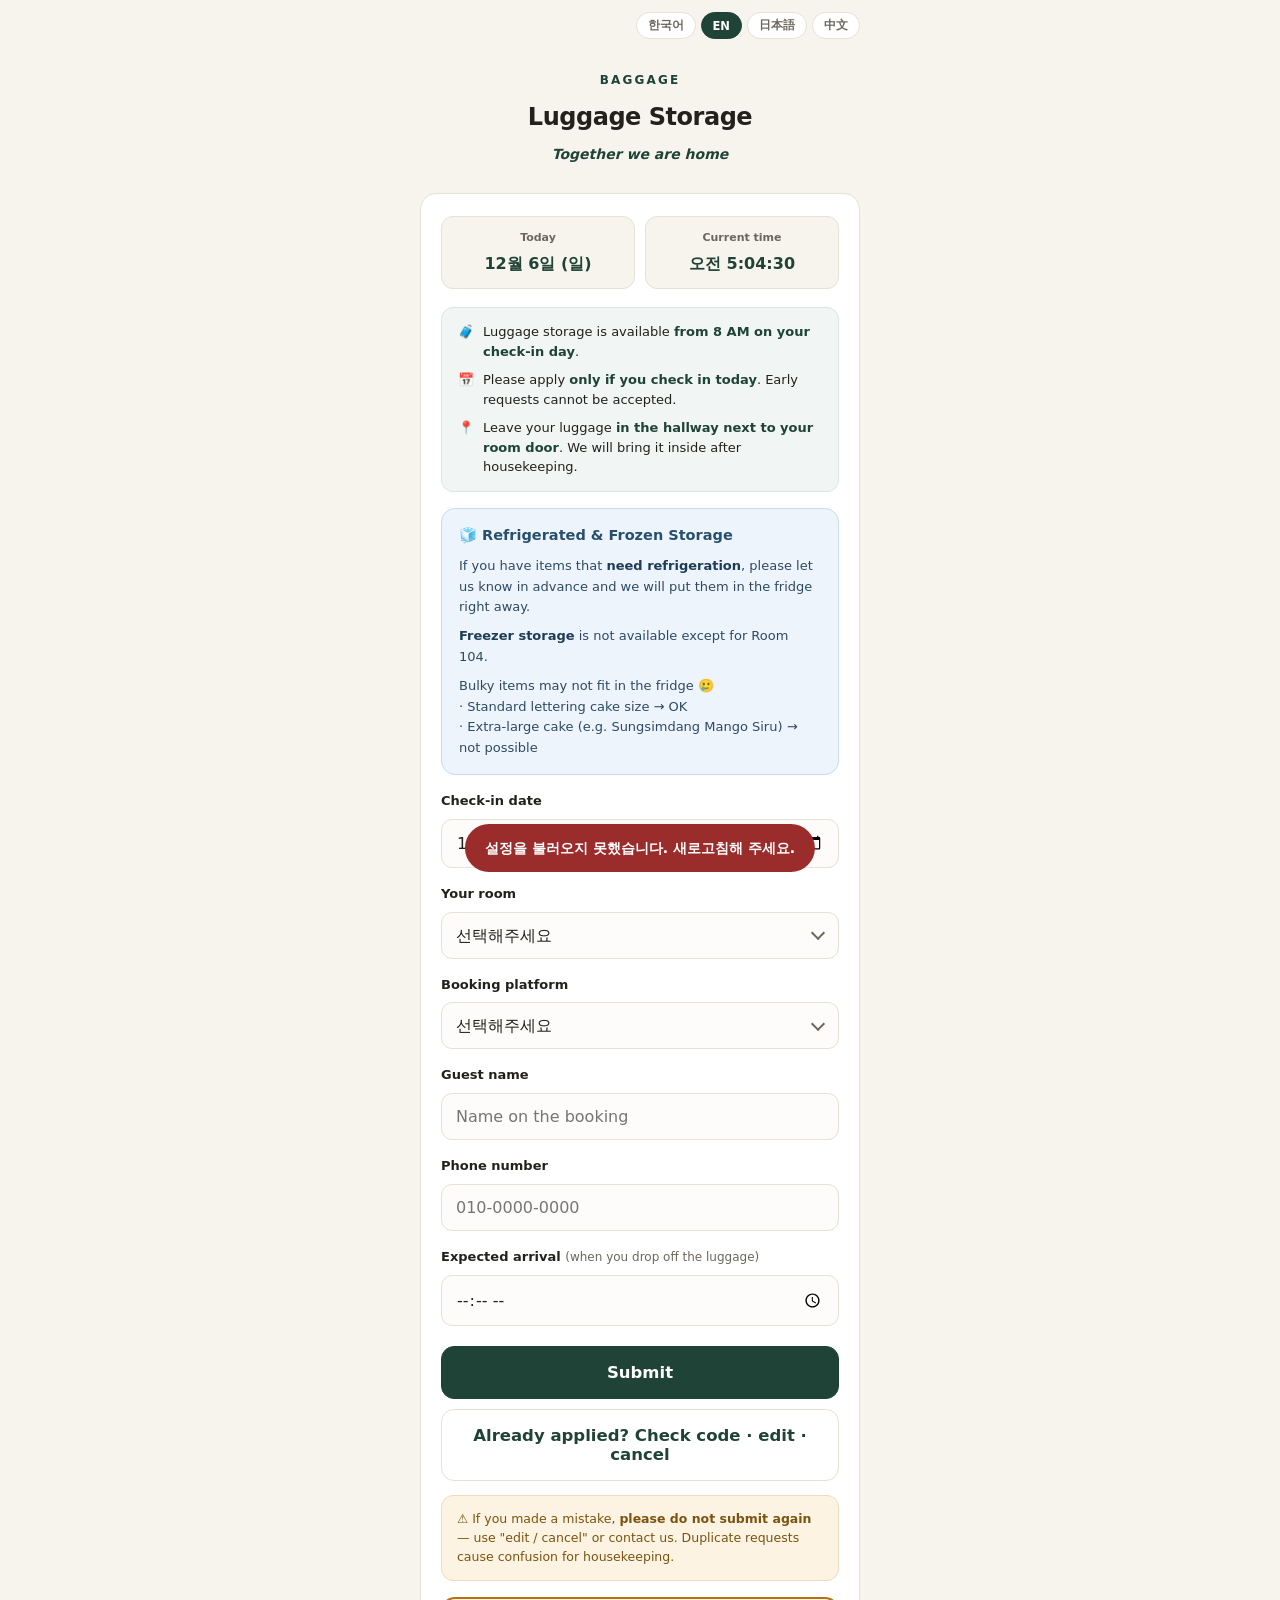
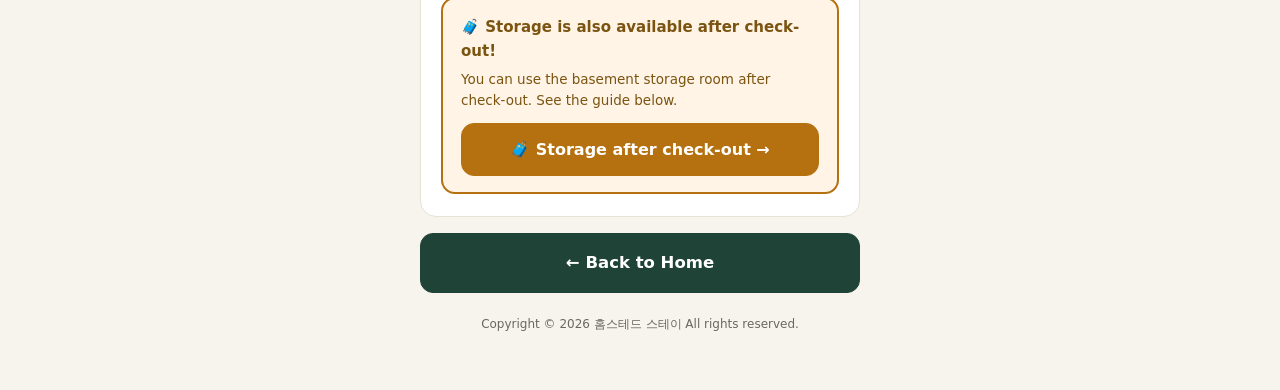
==== commit 0eef1971: "Add files via upload" ====
--- a/baggage.html
+++ b/baggage.html
@@ -132,6 +132,8 @@
       · 보관 시 분실 책임을 지지 않으며, 30일 뒤 폐기됩니다</div>
     <div style="margin-top:18px; padding-top:18px; border-top:1px solid var(--line)">
       <div style="font-size:14px; font-weight:800; margin-bottom:12px" data-i18n="lateForm">보관 신청하기</div>
+      <div class="field"><label for="lbRoom" data-i18n="lateRoom">이용하셨던 객실</label>
+        <div class="selwrap"><select id="lbRoom"><option value="" data-i18n="selectPlease">선택해주세요</option></select></div></div>
       <div class="field"><label for="lbName" data-i18n="lateName">성함</label><input type="text" id="lbName" placeholder="성함" autocomplete="off"></div>
       <div class="field"><label for="lbPhone" data-i18n="latePhone">연락처</label><input type="tel" id="lbPhone" placeholder="010-0000-0000" inputmode="numeric"></div>
       <div class="field" style="margin-bottom:18px"><label for="lbPickup" data-i18n="latePickup">찾아가실 시간</label><input type="time" id="lbPickup"></div>
@@ -173,7 +175,7 @@
 
   loadConfig(function(c){
     if(c.placeName) document.getElementById('title').textContent = c.placeName + ' 짐 보관';
-    fillSelect('room', c.rooms); fillSelect('lkRoom', c.rooms); fillSelect('platform', c.platforms);
+    fillSelect('room', c.rooms); fillSelect('lkRoom', c.rooms); fillSelect('lbRoom', c.rooms); fillSelect('platform', c.platforms);
     var bs=String(c.bagSampleUrl||'').trim();
     if(bs && bs.indexOf('http')===0){
       [['bagSample','sampleBox'],['bagSample1','sampleBox1']].forEach(function(pair){
@@ -301,7 +303,8 @@
     window.scrollTo({top:0, behavior:'smooth'});
   });
   document.getElementById('lbSubmit').addEventListener('click', function(){
-    var d={ name:document.getElementById('lbName').value, phone:document.getElementById('lbPhone').value, pickup:document.getElementById('lbPickup').value };
+    var d={ room:document.getElementById('lbRoom').value, name:document.getElementById('lbName').value, phone:document.getElementById('lbPhone').value, pickup:document.getElementById('lbPickup').value };
+    if(!d.room){ toast('이용하셨던 객실을 선택해 주세요.'); return; }
     if(!d.name || d.name.trim().length<2){ toast('성함을 입력해 주세요.'); return; }
     if(!d.phone || d.phone.replace(/[^0-9]/g,'').length<10){ toast('연락처를 정확히 입력해 주세요.'); return; }
     if(!d.pickup){ toast('찾아가실 시간을 입력해 주세요.'); return; }
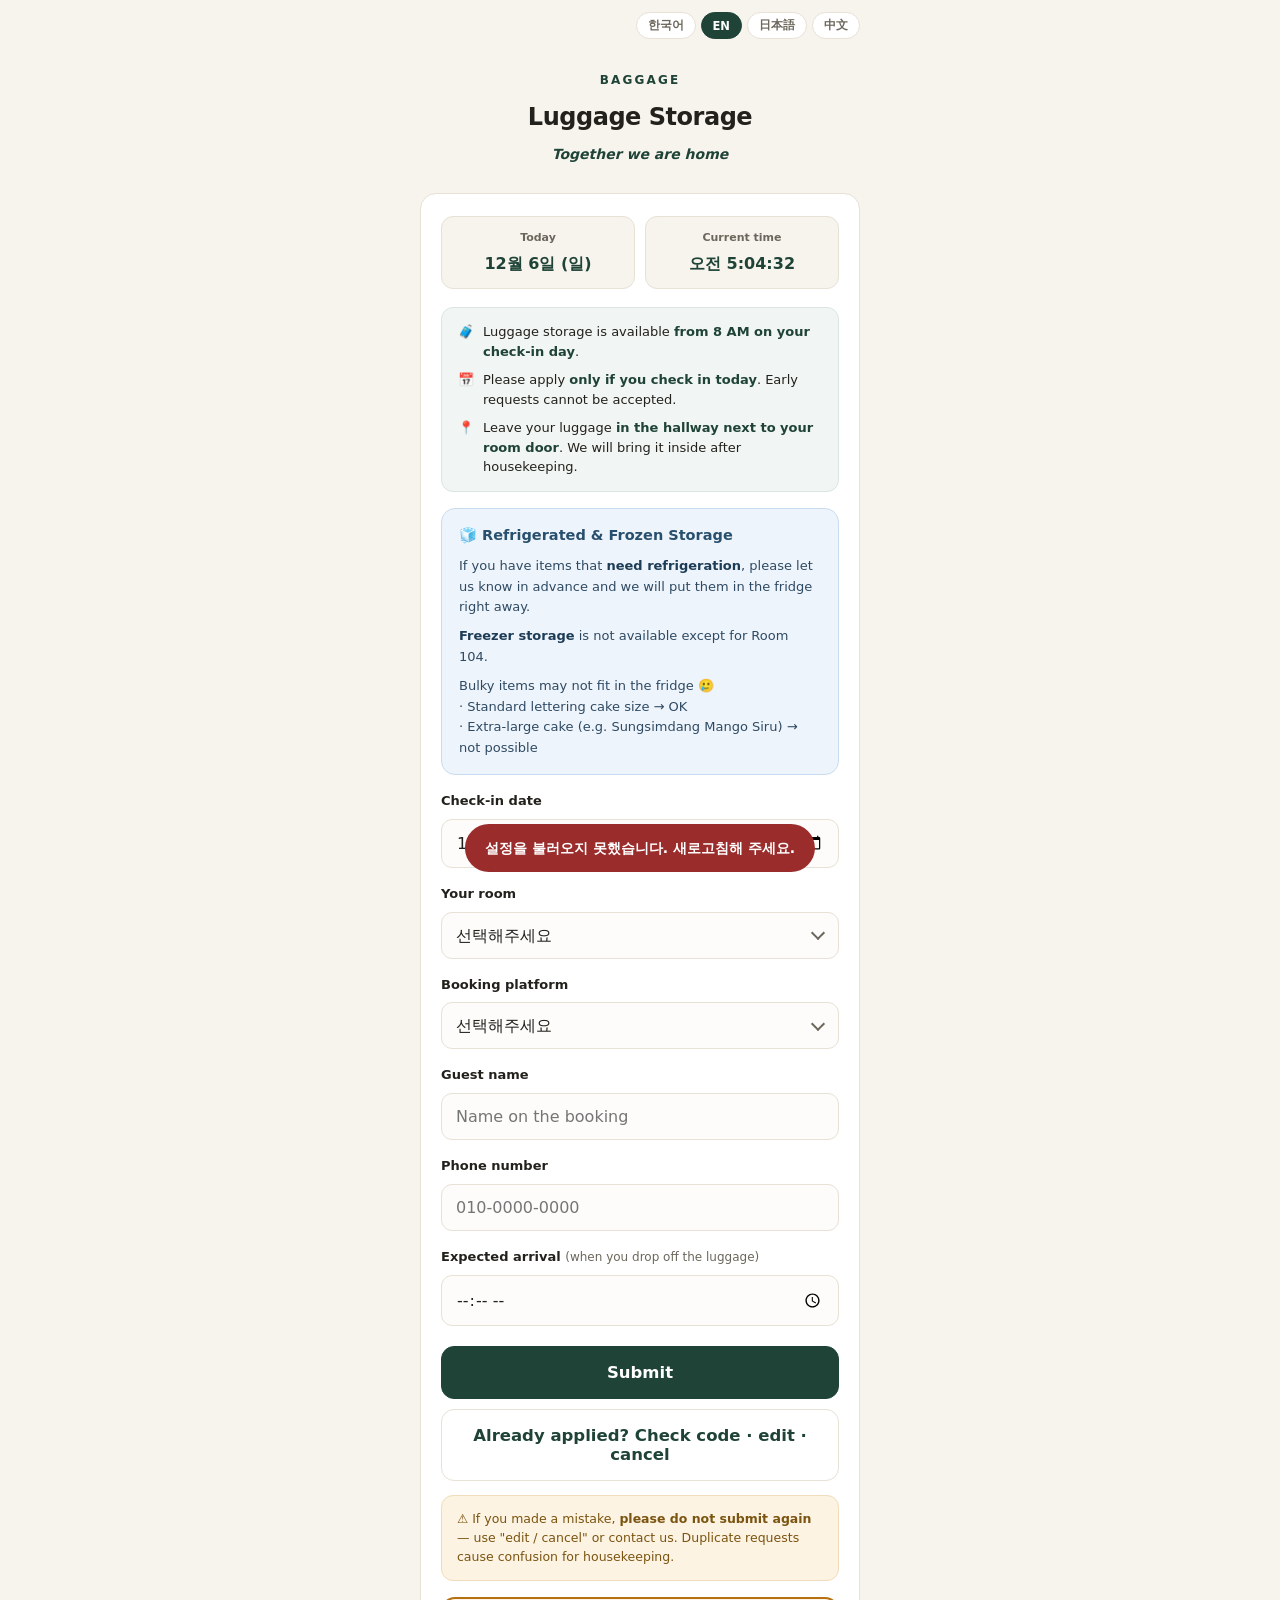
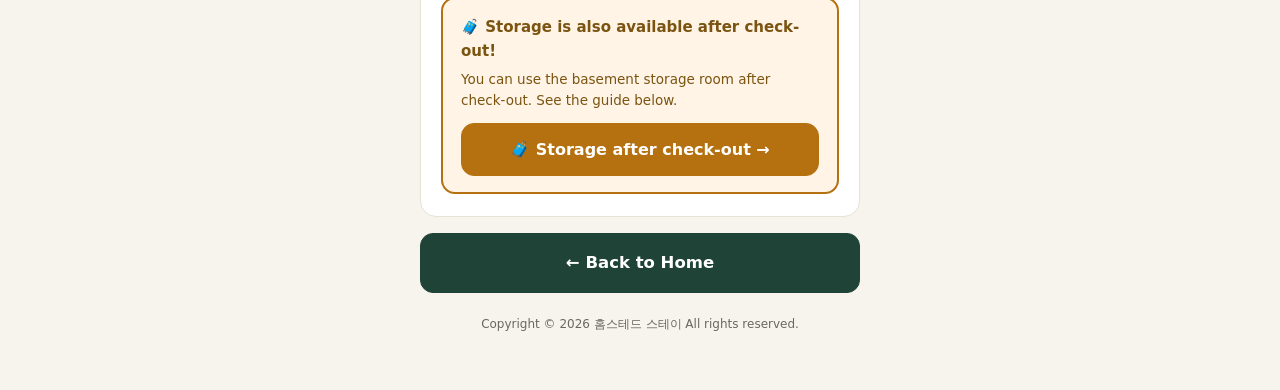
==== commit 12809914: "Add files via upload" ====
--- a/baggage.html
+++ b/baggage.html
@@ -163,6 +163,19 @@
   <footer id="footer">Copyright &copy; 2026 홈스테드 스테이 All rights reserved.</footer>
 </div>
 
+<div class="modal-bg" id="lbModal">
+  <div class="modal">
+    <h3 data-i18n="lossT">⚠️ 신청 전 꼭 확인해 주세요</h3>
+    <p data-i18n="lossD">지하 창고는 <b>공용 보관 공간</b>입니다.<br>
+    귀중품·고가품·분실 위험이 있는 물품은 <b>보관하지 마시고 꼭 소지</b>해 주세요.<br><br>
+    보관 중 발생한 <b>분실이나 파손에 대해서는 책임지지 않습니다.</b> 이 점 양해 부탁드립니다.</p>
+    <div class="modal-btns">
+      <button class="btn" id="lbCancel" data-i18n="recheck">다시 확인</button>
+      <button class="btn btn-primary" id="lbConfirm" data-i18n="lossOk">확인했습니다</button>
+    </div>
+  </div>
+</div>
+
 <div class="toast" id="toast"></div>
 <script src="app.js?v=3"></script>
 <script src="i18n.js?v=3"></script>
@@ -308,7 +321,16 @@
     if(!d.name || d.name.trim().length<2){ toast('성함을 입력해 주세요.'); return; }
     if(!d.phone || d.phone.replace(/[^0-9]/g,'').length<10){ toast('연락처를 정확히 입력해 주세요.'); return; }
     if(!d.pickup){ toast('찾아가실 시간을 입력해 주세요.'); return; }
-    var b=this; b.disabled=true; b.textContent='신청 중...';
+    document.getElementById('lbModal').className='modal-bg show';
+  });
+
+  document.getElementById('lbCancel').addEventListener('click', function(){ document.getElementById('lbModal').className='modal-bg'; });
+  document.getElementById('lbModal').addEventListener('click', function(e){ if(e.target.id==='lbModal') this.className='modal-bg'; });
+
+  document.getElementById('lbConfirm').addEventListener('click', function(){
+    document.getElementById('lbModal').className='modal-bg';
+    var d={ room:document.getElementById('lbRoom').value, name:document.getElementById('lbName').value, phone:document.getElementById('lbPhone').value, pickup:document.getElementById('lbPickup').value };
+    var b=document.getElementById('lbSubmit'); b.disabled=true; b.textContent='신청 중...';
     api('requestLateBaggage', d).then(function(res){
       b.disabled=false; b.textContent='신청하기';
       if(res && res.ok){
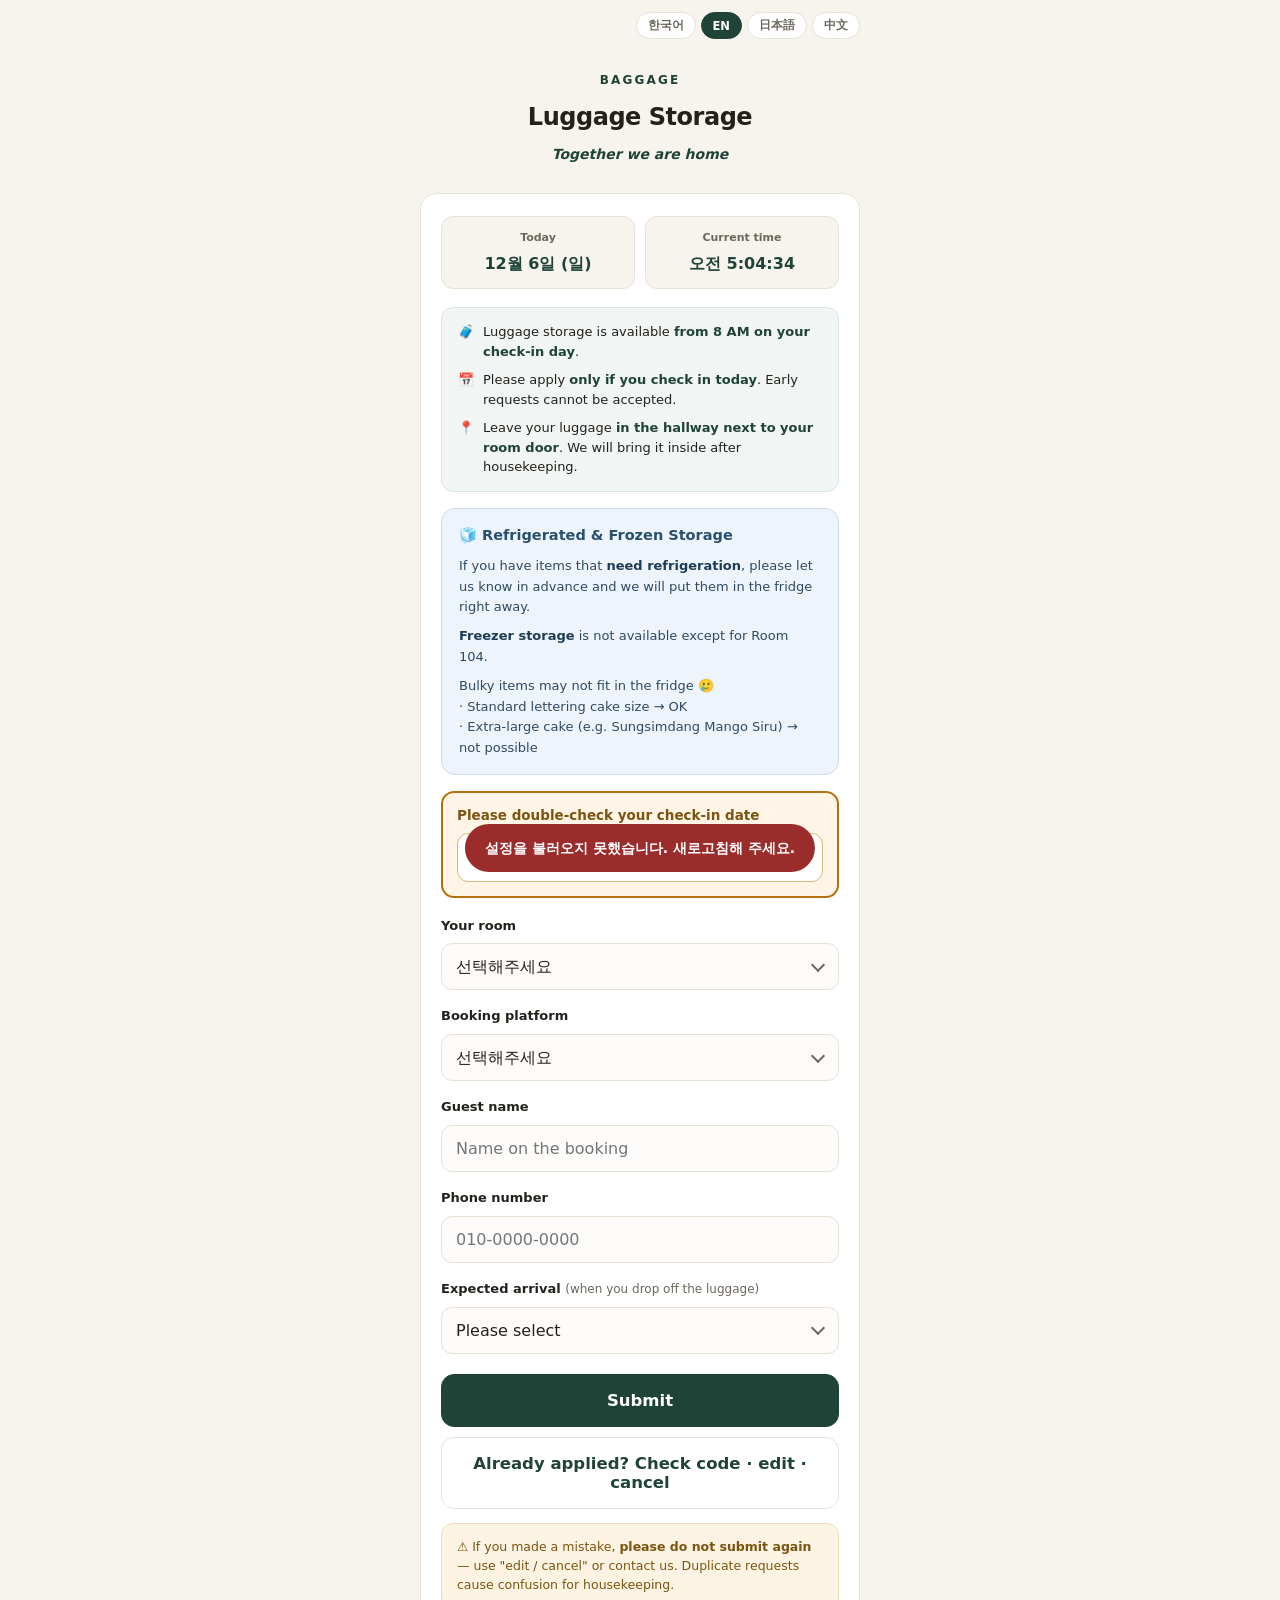
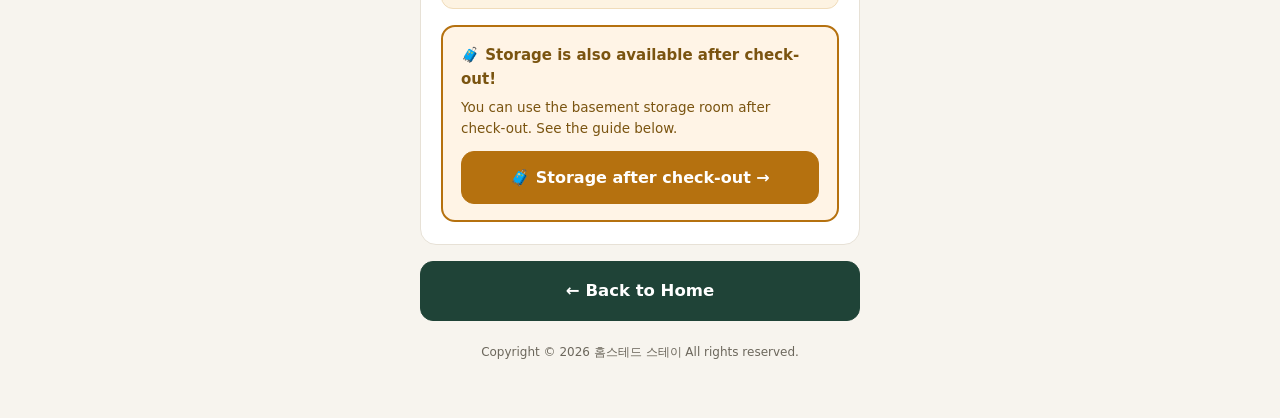
==== commit 895c9a72: "Add files via upload" ====
--- a/baggage.html
+++ b/baggage.html
@@ -4,7 +4,7 @@
 <meta charset="utf-8">
 <meta name="viewport" content="width=device-width, initial-scale=1, maximum-scale=1">
 <title>짐 보관 · 홈스테드 스테이</title>
-<link rel="stylesheet" href="app.css?v=3">
+<link rel="stylesheet" href="app.css?v=5">
 <style>
   .coldbox{background:#eef4fb; border:1px solid #c9dcef; border-radius:14px; padding:15px 17px; margin-bottom:16px}
   .coldbox .cbt{font-size:14.5px; font-weight:800; color:#28506e; margin-bottom:9px}
@@ -55,14 +55,14 @@
 
     <div id="editBanner" style="display:none; background:#fdf3e2; border:1px solid #f0dcba; color:#7a5410; border-radius:11px; padding:11px 14px; font-size:13px; font-weight:700; margin-bottom:14px">✏️ 수정 모드입니다. 내용을 바꾼 뒤 '수정 완료'를 눌러주세요.</div>
 
-    <div class="field"><label for="checkin" data-i18n="ciDate">체크인 날짜</label><input type="date" id="checkin"></div>
+    <div class="field"><label for="checkin" data-i18n="ciDate">체크인 날짜를 다시 한 번 확인해 주세요</label><input type="date" id="checkin"></div>
     <div class="field"><label for="room" data-i18n="bagRoom">예약하신 객실</label>
       <div class="selwrap"><select id="room"><option value="">선택해주세요</option></select></div></div>
     <div class="field"><label for="platform" data-i18n="bagPlat">예약하신 플랫폼</label>
       <div class="selwrap"><select id="platform"><option value="">선택해주세요</option></select></div></div>
     <div class="field"><label for="name" data-i18n="bagName">예약자 성함</label><input type="text" id="name" data-i18n-ph="bagNamePh" placeholder="예약자 본인 성함" autocomplete="off"></div>
     <div class="field"><label for="phone" data-i18n="bagPhone">연락처</label><input type="tel" id="phone" placeholder="010-0000-0000" inputmode="numeric"></div>
-    <div class="field" style="margin-bottom:20px"><label for="arrive"><span data-i18n="bagArrive">예상 도착시간</span> <span style="font-weight:400; color:var(--ink-soft); font-size:12px" data-i18n="bagArriveSub">(짐 맡기러 오는 시간)</span></label><input type="time" id="arrive"></div>
+    <div class="field" style="margin-bottom:20px"><label for="arrive"><span data-i18n="bagArrive">예상 도착시간</span> <span style="font-weight:400; color:var(--ink-soft); font-size:12px" data-i18n="bagArriveSub">(짐 맡기러 오는 시간)</span></label><div class="selwrap"><select id="arrive"><option value="" data-i18n="selectPlease">선택해주세요</option></select></div></div>
 
     <button class="btn btn-primary" id="reqBtn" data-i18n="bagSubmit">신청하기</button>
     <button class="btn" id="editToggle" style="margin-top:10px" data-i18n="bagLookup">이미 신청하셨나요? 비밀번호 확인 · 수정 · 취소</button>
@@ -136,7 +136,7 @@
         <div class="selwrap"><select id="lbRoom"><option value="" data-i18n="selectPlease">선택해주세요</option></select></div></div>
       <div class="field"><label for="lbName" data-i18n="lateName">성함</label><input type="text" id="lbName" placeholder="성함" autocomplete="off"></div>
       <div class="field"><label for="lbPhone" data-i18n="latePhone">연락처</label><input type="tel" id="lbPhone" placeholder="010-0000-0000" inputmode="numeric"></div>
-      <div class="field" style="margin-bottom:18px"><label for="lbPickup" data-i18n="latePickup">찾아가실 시간</label><input type="time" id="lbPickup"></div>
+      <div class="field" style="margin-bottom:18px"><label for="lbPickup" data-i18n="latePickup">찾아가실 시간</label><div class="selwrap"><select id="lbPickup"><option value="" data-i18n="selectPlease">선택해주세요</option></select></div></div>
       <button class="btn btn-primary" id="lbSubmit" data-i18n="bagSubmit">신청하기</button>
       <button class="btn" id="lbClose" style="margin-top:10px" data-i18n="close">닫기</button>
     </div>
@@ -177,12 +177,17 @@
 </div>
 
 <div class="toast" id="toast"></div>
-<script src="app.js?v=3"></script>
-<script src="i18n.js?v=3"></script>
+<script src="app.js?v=5"></script>
+<script src="i18n.js?v=5"></script>
 <script>
   var bagEdit=false, origRoom='', origName='';
   startClock('nowDate','nowTime');
   document.getElementById('checkin').value = todayISO();
+  fillTimes('arrive', 8, 23);      // 짐 맡기러 오는 시간: 오전 8시 ~ 오후 11:30
+  fillTimes('lbPickup', 9, 17);    // 퇴실 후 찾아가실 시간: 오전 9시 ~
+  (function(){ var o=document.createElement('option'); o.value='18:00'; o.textContent='오후 6:00 (마감)';
+    document.getElementById('lbPickup').appendChild(o); })();
+  markCheckinField('checkin');
 
   function show(step){ ['step1','step2','step3'].forEach(function(s){ document.getElementById(s).style.display = (s===step)?'block':'none'; }); }
 
--- a/app.css
+++ b/app.css
@@ -16,6 +16,9 @@
 .card{background:var(--card); border:1px solid var(--line); border-radius:var(--radius); padding:22px 20px; margin-bottom:16px}
 label{display:block; font-size:13px; font-weight:700; margin:0 0 7px; color:var(--ink)}
 .field{margin-bottom:16px}
+.field.hl{background:#fff4e6; border:2px solid #b5710f; border-radius:13px; padding:13px 14px 14px; margin-bottom:18px}
+.field.hl label{color:#7a5410; font-weight:800; font-size:13.5px; word-break:keep-all; line-height:1.45}
+.field.hl input,.field.hl select{border-color:#d9b877; background:#fff; font-weight:700}
 input,select,textarea{width:100%; padding:13px 14px; font-size:16px; font-family:inherit; border:1px solid var(--line); border-radius:11px; background:#fdfcfa; color:var(--ink); appearance:none; -webkit-appearance:none}
 textarea{min-height:88px; resize:vertical; line-height:1.5}
 input:focus,select:focus,textarea:focus{outline:none; border-color:var(--pine); box-shadow:0 0 0 3px rgba(31,67,55,.12)}
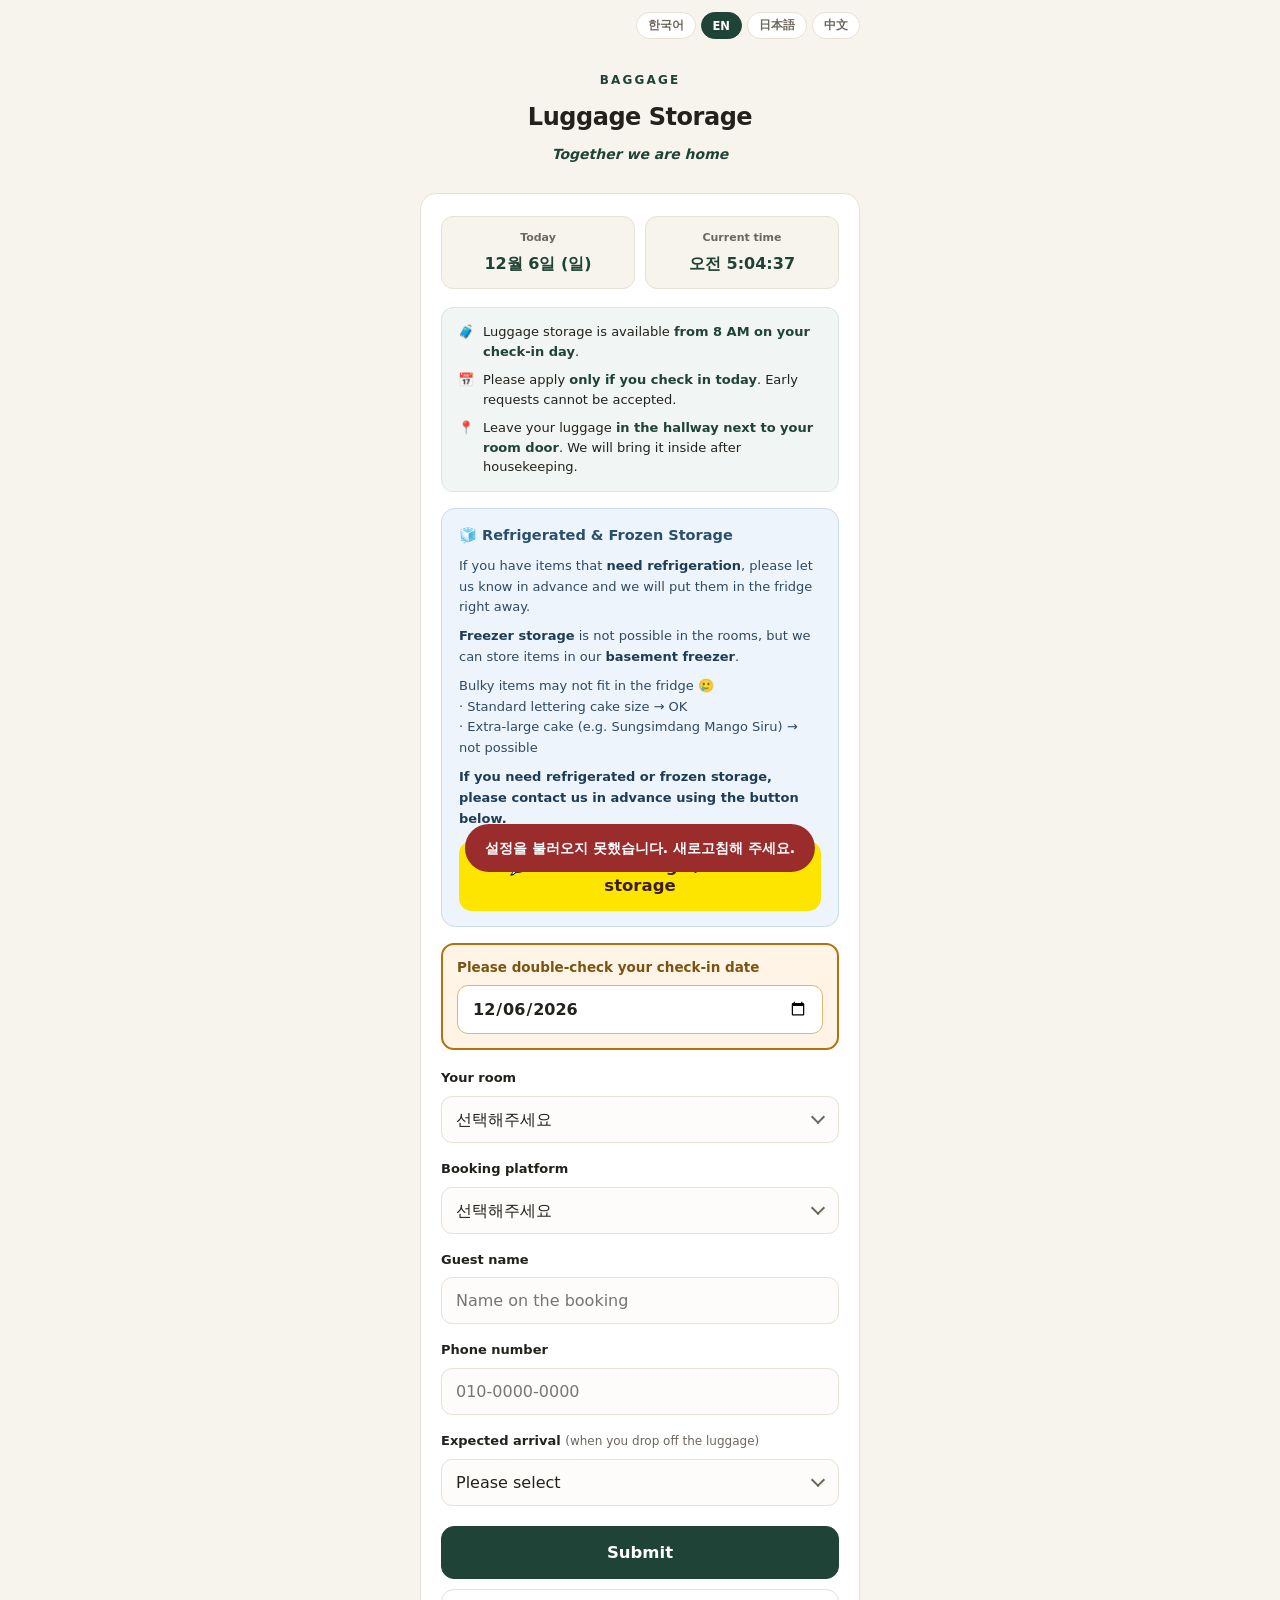
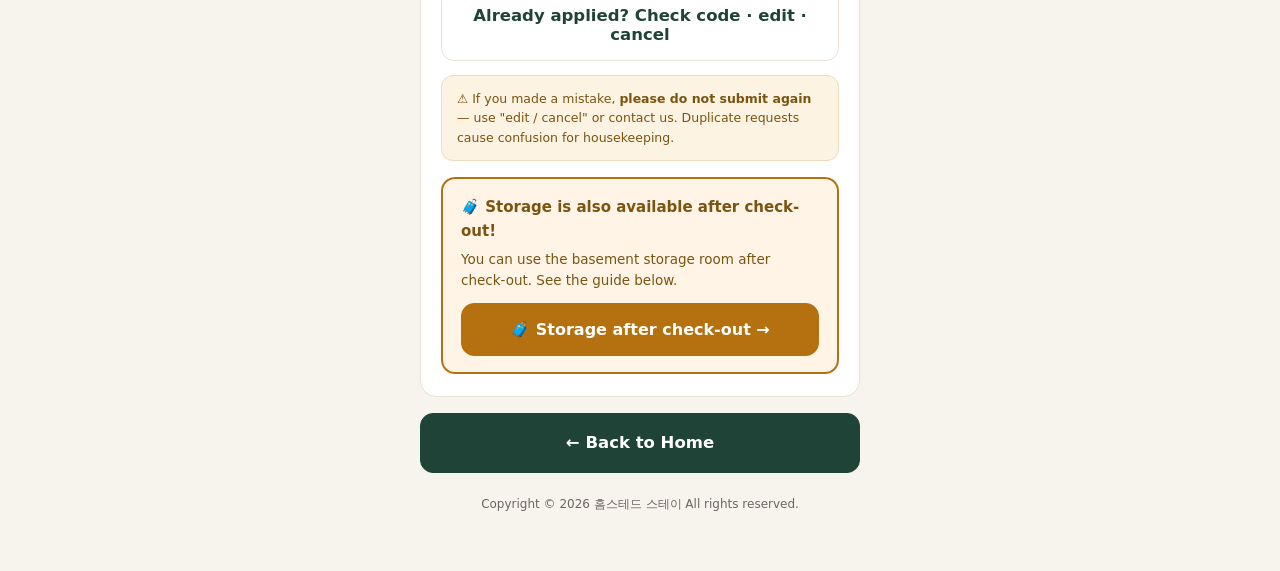
==== commit 61580419: "Add files via upload" ====
--- a/baggage.html
+++ b/baggage.html
@@ -4,7 +4,7 @@
 <meta charset="utf-8">
 <meta name="viewport" content="width=device-width, initial-scale=1, maximum-scale=1">
 <title>짐 보관 · 홈스테드 스테이</title>
-<link rel="stylesheet" href="app.css?v=5">
+<link rel="stylesheet" href="app.css?v=6">
 <style>
   .coldbox{background:#eef4fb; border:1px solid #c9dcef; border-radius:14px; padding:15px 17px; margin-bottom:16px}
   .coldbox .cbt{font-size:14.5px; font-weight:800; color:#28506e; margin-bottom:9px}
@@ -44,8 +44,10 @@
     <div class="coldbox">
       <div class="cbt" data-i18n="coldT">🧊 냉장 · 냉동 보관 안내</div>
       <p data-i18n="cold1"><b>냉장 보관이 필요한 물품</b>은 미리 말씀해 주시면, 짐 보관 시 바로 냉장고에 넣어드립니다.</p>
-      <p data-i18n="cold2"><b>냉동 보관</b>은 104호를 제외한 객실에서는 어렵습니다.</p>
-      <p data-i18n="cold3">부피가 큰 물품은 냉장 보관이 어려울 수 있습니다 🥲<br>· 일반 레터링 케이크 크기 → 가능<br>· 성심당 망고시루 케이크 크기 → 어려움</p>
+      <p data-i18n="cold2"><b>냉동 보관</b>은 객실에서는 어렵지만, <b>지하 냉동고</b>를 이용해 보관해 드릴 수 있습니다.</p>
+      <p data-i18n="cold3">부피가 큰 물품은 보관이 어려울 수 있습니다 🥲<br>· 일반 레터링 케이크 크기 → 가능<br>· 성심당 망고시루 케이크 크기 → 어려움</p>
+      <p data-i18n="cold4"><b>냉장 · 냉동 보관을 원하시면 아래 버튼으로 미리 문의해 주세요.</b></p>
+      <button class="btn kakao" id="coldAsk" style="margin-top:12px" data-i18n="coldBtn">💬 냉장 · 냉동 보관 문의하기</button>
     </div>
 
     <div class="photos" id="sampleBox1" style="display:none; margin-bottom:16px">
@@ -126,6 +128,11 @@
       <p><span class="gi">3️⃣</span><span data-i18n="lateS3">종이에 성함과 전화번호를 적어 짐에 붙여주세요</span></p>
     </div>
     <div class="photos" id="lbPhotos"></div>
+    <div class="coldbox" style="margin-top:0">
+      <div class="cbt" data-i18n="coldT">🧊 냉장 · 냉동 보관 안내</div>
+      <p data-i18n="lateCold"><b>지하 냉장고 · 냉동고</b>에도 보관해 드릴 수 있습니다. 원하시면 아래 버튼으로 미리 문의해 주세요.</p>
+      <button class="btn kakao" id="coldAsk2" style="margin-top:12px" data-i18n="coldBtn">💬 냉장 · 냉동 보관 문의하기</button>
+    </div>
     <div class="warn" style="margin-top:0" data-i18n="lateWarn">⚠️ <b>꼭 확인해 주세요</b><br>
       · 귀중품은 보관이 어려우니 꼭 소지해 주세요<br>
       · 당일 오후 6시 이후에는 보관이 어렵습니다<br>
@@ -177,11 +184,33 @@
 </div>
 
 <div class="toast" id="toast"></div>
-<script src="app.js?v=5"></script>
-<script src="i18n.js?v=5"></script>
+<script src="app.js?v=6"></script>
+<script src="i18n.js?v=6"></script>
 <script>
   var bagEdit=false, origRoom='', origName='';
   startClock('nowDate','nowTime');
+  // 냉장·냉동 보관 문의 → 문구 복사 후 카카오톡 채널 열기
+  ['coldAsk','coldAsk2'].forEach(function(bid){
+    var b=document.getElementById(bid); if(!b) return;
+    b.addEventListener('click', function(){
+    var t = '냉장 냉동 보관 원합니다';
+    var go = function(){
+      toast('✅ "냉장 냉동 보관 원합니다" 문구가 복사되었습니다. 카카오톡에 붙여넣어 주세요!', 1);
+      setTimeout(function(){ window.open('http://pf.kakao.com/_UxeKxin/chat', '_blank'); }, 900);
+    };
+    if(navigator.clipboard && navigator.clipboard.writeText){
+      navigator.clipboard.writeText(t).then(go).catch(function(){ coldFallback(t, go); });
+    } else { coldFallback(t, go); }
+    });
+  });
+  function coldFallback(t, done){
+    var ta = document.createElement('textarea');
+    ta.value = t; ta.style.position='fixed'; ta.style.opacity='0';
+    document.body.appendChild(ta); ta.select();
+    try { document.execCommand('copy'); done(); }
+    catch(e){ window.open('http://pf.kakao.com/_UxeKxin/chat', '_blank'); }
+    document.body.removeChild(ta);
+  }
   document.getElementById('checkin').value = todayISO();
   fillTimes('arrive', 8, 23);      // 짐 맡기러 오는 시간: 오전 8시 ~ 오후 11:30
   fillTimes('lbPickup', 9, 17);    // 퇴실 후 찾아가실 시간: 오전 9시 ~
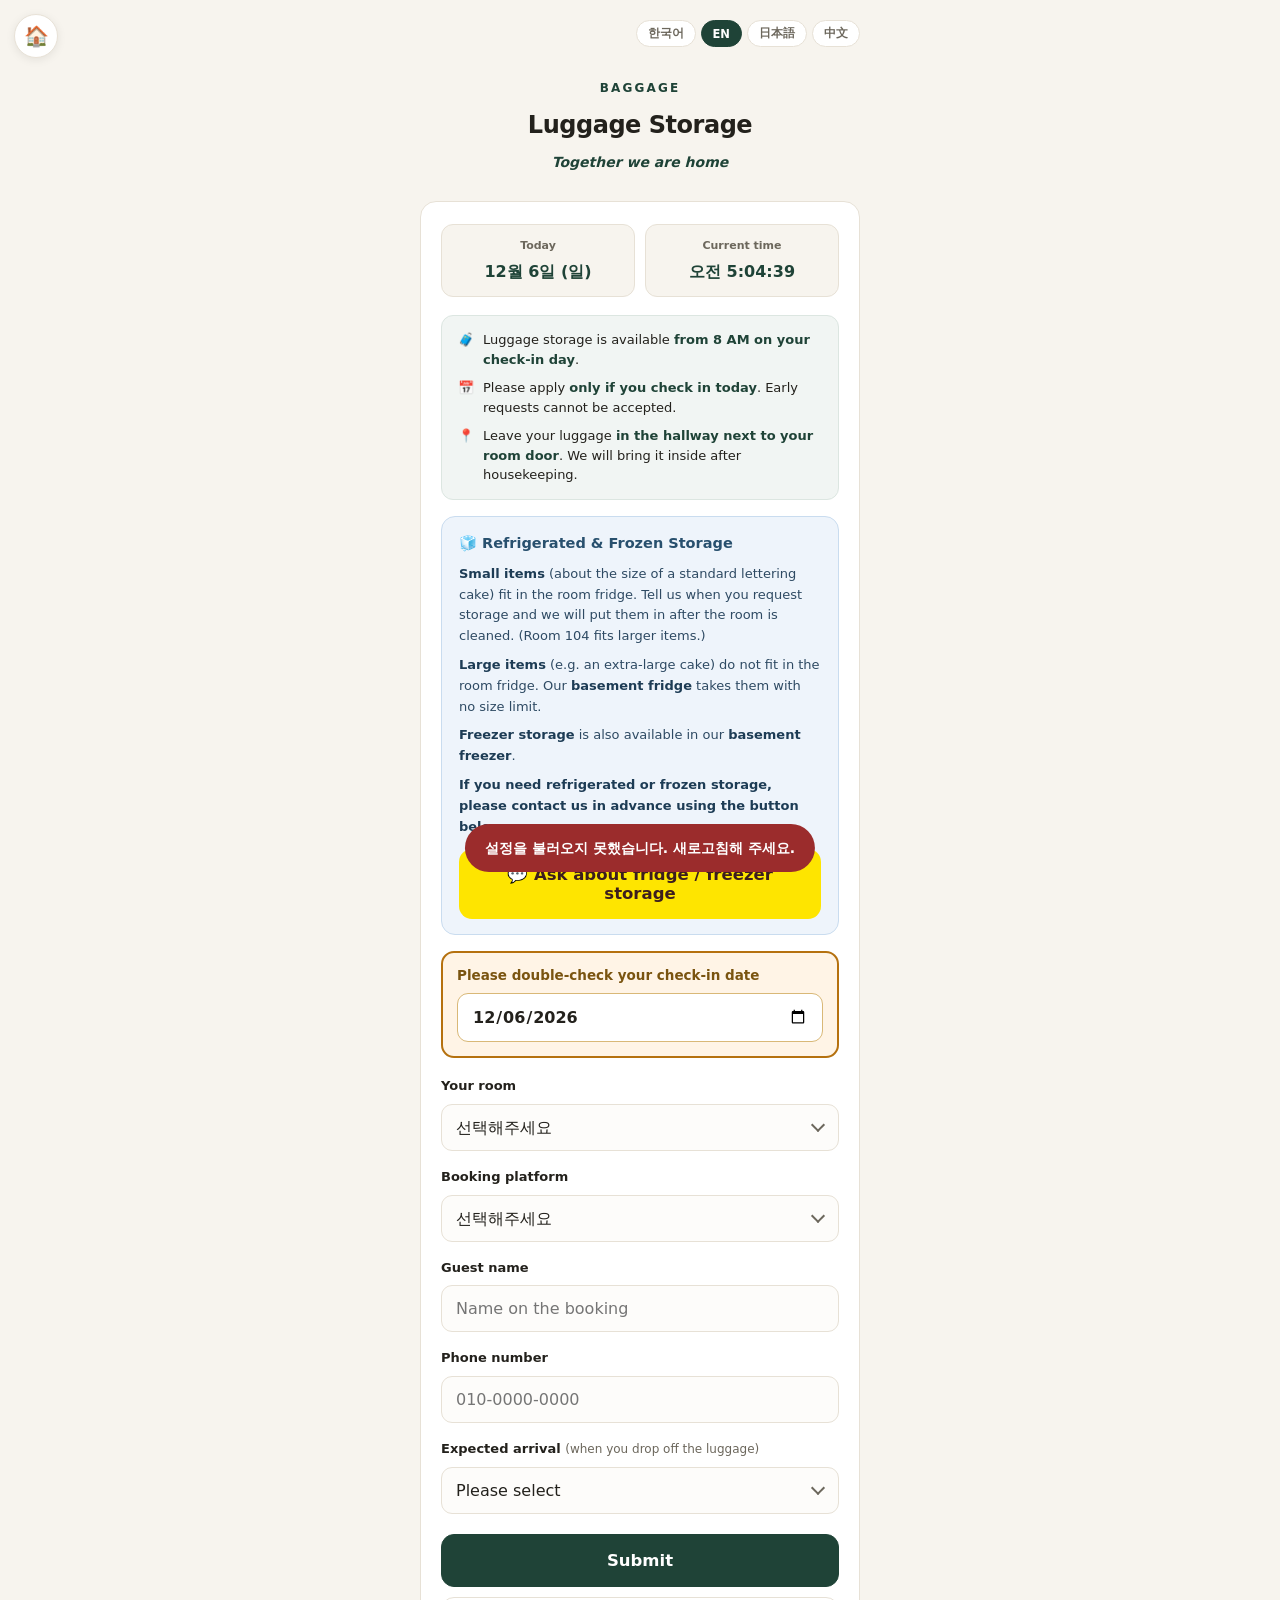
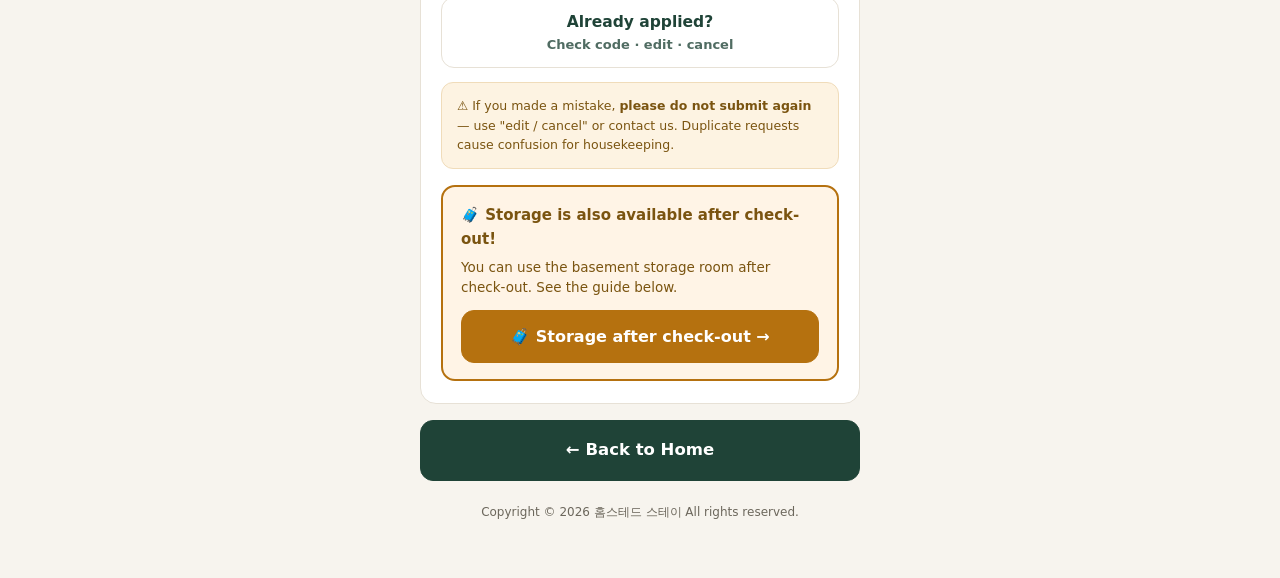
==== commit dccf61d6: "Add files via upload" ====
--- a/baggage.html
+++ b/baggage.html
@@ -4,7 +4,7 @@
 <meta charset="utf-8">
 <meta name="viewport" content="width=device-width, initial-scale=1, maximum-scale=1">
 <title>짐 보관 · 홈스테드 스테이</title>
-<link rel="stylesheet" href="app.css?v=6">
+<link rel="stylesheet" href="app.css?v=9">
 <style>
   .coldbox{background:#eef4fb; border:1px solid #c9dcef; border-radius:14px; padding:15px 17px; margin-bottom:16px}
   .coldbox .cbt{font-size:14.5px; font-weight:800; color:#28506e; margin-bottom:9px}
@@ -14,6 +14,7 @@
 </style>
 </head>
 <body>
+<a class="homefab" href="index.html" aria-label="홈으로">🏠</a>
 <div class="wrap">
   <div id="langBar"></div>
   <header>
@@ -43,9 +44,9 @@
 
     <div class="coldbox">
       <div class="cbt" data-i18n="coldT">🧊 냉장 · 냉동 보관 안내</div>
-      <p data-i18n="cold1"><b>냉장 보관이 필요한 물품</b>은 미리 말씀해 주시면, 짐 보관 시 바로 냉장고에 넣어드립니다.</p>
-      <p data-i18n="cold2"><b>냉동 보관</b>은 객실에서는 어렵지만, <b>지하 냉동고</b>를 이용해 보관해 드릴 수 있습니다.</p>
-      <p data-i18n="cold3">부피가 큰 물품은 보관이 어려울 수 있습니다 🥲<br>· 일반 레터링 케이크 크기 → 가능<br>· 성심당 망고시루 케이크 크기 → 어려움</p>
+      <p data-i18n="cold1"><b>작은 물품(일반 레터링 케이크 정도)</b>은 객실 냉장고에 보관해 드립니다. 짐 보관 신청 시 <b>미리 말씀해 주시면</b> 객실 정비 후 바로 냉장고에 넣어드려요. (104호는 더 큰 물품도 가능합니다)</p>
+      <p data-i18n="cold2"><b>큰 물품(성심당 망고시루 케이크 등)</b>은 객실 냉장고에 들어가지 않습니다. <b>지하 냉장고</b>를 이용하시면 크기 제한 없이 보관하실 수 있어요.</p>
+      <p data-i18n="cold3"><b>냉동 보관</b>도 <b>지하 냉동고</b>에서 가능합니다.</p>
       <p data-i18n="cold4"><b>냉장 · 냉동 보관을 원하시면 아래 버튼으로 미리 문의해 주세요.</b></p>
       <button class="btn kakao" id="coldAsk" style="margin-top:12px" data-i18n="coldBtn">💬 냉장 · 냉동 보관 문의하기</button>
     </div>
@@ -67,7 +68,7 @@
     <div class="field" style="margin-bottom:20px"><label for="arrive"><span data-i18n="bagArrive">예상 도착시간</span> <span style="font-weight:400; color:var(--ink-soft); font-size:12px" data-i18n="bagArriveSub">(짐 맡기러 오는 시간)</span></label><div class="selwrap"><select id="arrive"><option value="" data-i18n="selectPlease">선택해주세요</option></select></div></div>
 
     <button class="btn btn-primary" id="reqBtn" data-i18n="bagSubmit">신청하기</button>
-    <button class="btn" id="editToggle" style="margin-top:10px" data-i18n="bagLookup">이미 신청하셨나요? 비밀번호 확인 · 수정 · 취소</button>
+    <button class="btn btn-2line" id="editToggle" style="margin-top:10px"><span class="l1" data-i18n="bagLookup1">이미 신청하셨나요?</span><span class="l2" data-i18n="bagLookup2">비밀번호 확인 · 수정 · 취소</span></button>
     <button class="btn btn-danger" id="cancelReqBtn" style="display:none; margin-top:10px" data-i18n="bagCancel">🗑️ 짐보관 신청 취소</button>
     <a class="btn callbtn" href="#" style="display:none; margin-top:10px" data-i18n="bagCallHelp">📞 예약 객실을 모르시겠나요? 문의하기</a>
 
@@ -130,7 +131,8 @@
     <div class="photos" id="lbPhotos"></div>
     <div class="coldbox" style="margin-top:0">
       <div class="cbt" data-i18n="coldT">🧊 냉장 · 냉동 보관 안내</div>
-      <p data-i18n="lateCold"><b>지하 냉장고 · 냉동고</b>에도 보관해 드릴 수 있습니다. 원하시면 아래 버튼으로 미리 문의해 주세요.</p>
+      <p data-i18n="lateCold"><b>지하 냉장고는 크기가 넉넉해 어떤 케이크도 들어갑니다.</b> 큰 케이크도 그대로 보관하실 수 있어요.</p>
+      <p data-i18n="lateCold2"><b>냉동 보관</b>도 지하 냉동고에서 가능합니다. 원하시면 아래 버튼으로 미리 문의해 주세요.</p>
       <button class="btn kakao" id="coldAsk2" style="margin-top:12px" data-i18n="coldBtn">💬 냉장 · 냉동 보관 문의하기</button>
     </div>
     <div class="warn" style="margin-top:0" data-i18n="lateWarn">⚠️ <b>꼭 확인해 주세요</b><br>
@@ -184,8 +186,8 @@
 </div>
 
 <div class="toast" id="toast"></div>
-<script src="app.js?v=6"></script>
-<script src="i18n.js?v=6"></script>
+<script src="app.js?v=9"></script>
+<script src="i18n.js?v=9"></script>
 <script>
   var bagEdit=false, origRoom='', origName='';
   startClock('nowDate','nowTime');
--- a/app.css
+++ b/app.css
@@ -94,3 +94,16 @@
 .langbtn{background:#fff; border:1px solid var(--line); color:var(--ink-soft); border-radius:20px;
   padding:5px 11px; font-size:11.5px; font-weight:700; font-family:inherit; cursor:pointer}
 .langbtn.on{background:var(--pine); color:#fff; border-color:var(--pine)}
+
+/* 좌상단 홈 버튼 */
+.homefab{position:fixed; top:14px; left:14px; z-index:50; width:44px; height:44px; border-radius:50%;
+  background:var(--card); border:1px solid var(--line); box-shadow:0 2px 10px rgba(0,0,0,.08);
+  display:flex; align-items:center; justify-content:center; font-size:20px; text-decoration:none; color:var(--pine)}
+.homefab:active{transform:scale(.94)}
+body{padding-top:0}
+.wrap{padding-top:8px}
+
+/* 2줄 버튼 */
+.btn-2line{flex-direction:column; gap:3px; padding:14px 12px; line-height:1.35}
+.btn-2line .l1{font-size:15.5px; font-weight:800}
+.btn-2line .l2{font-size:13px; font-weight:600; opacity:.78}
